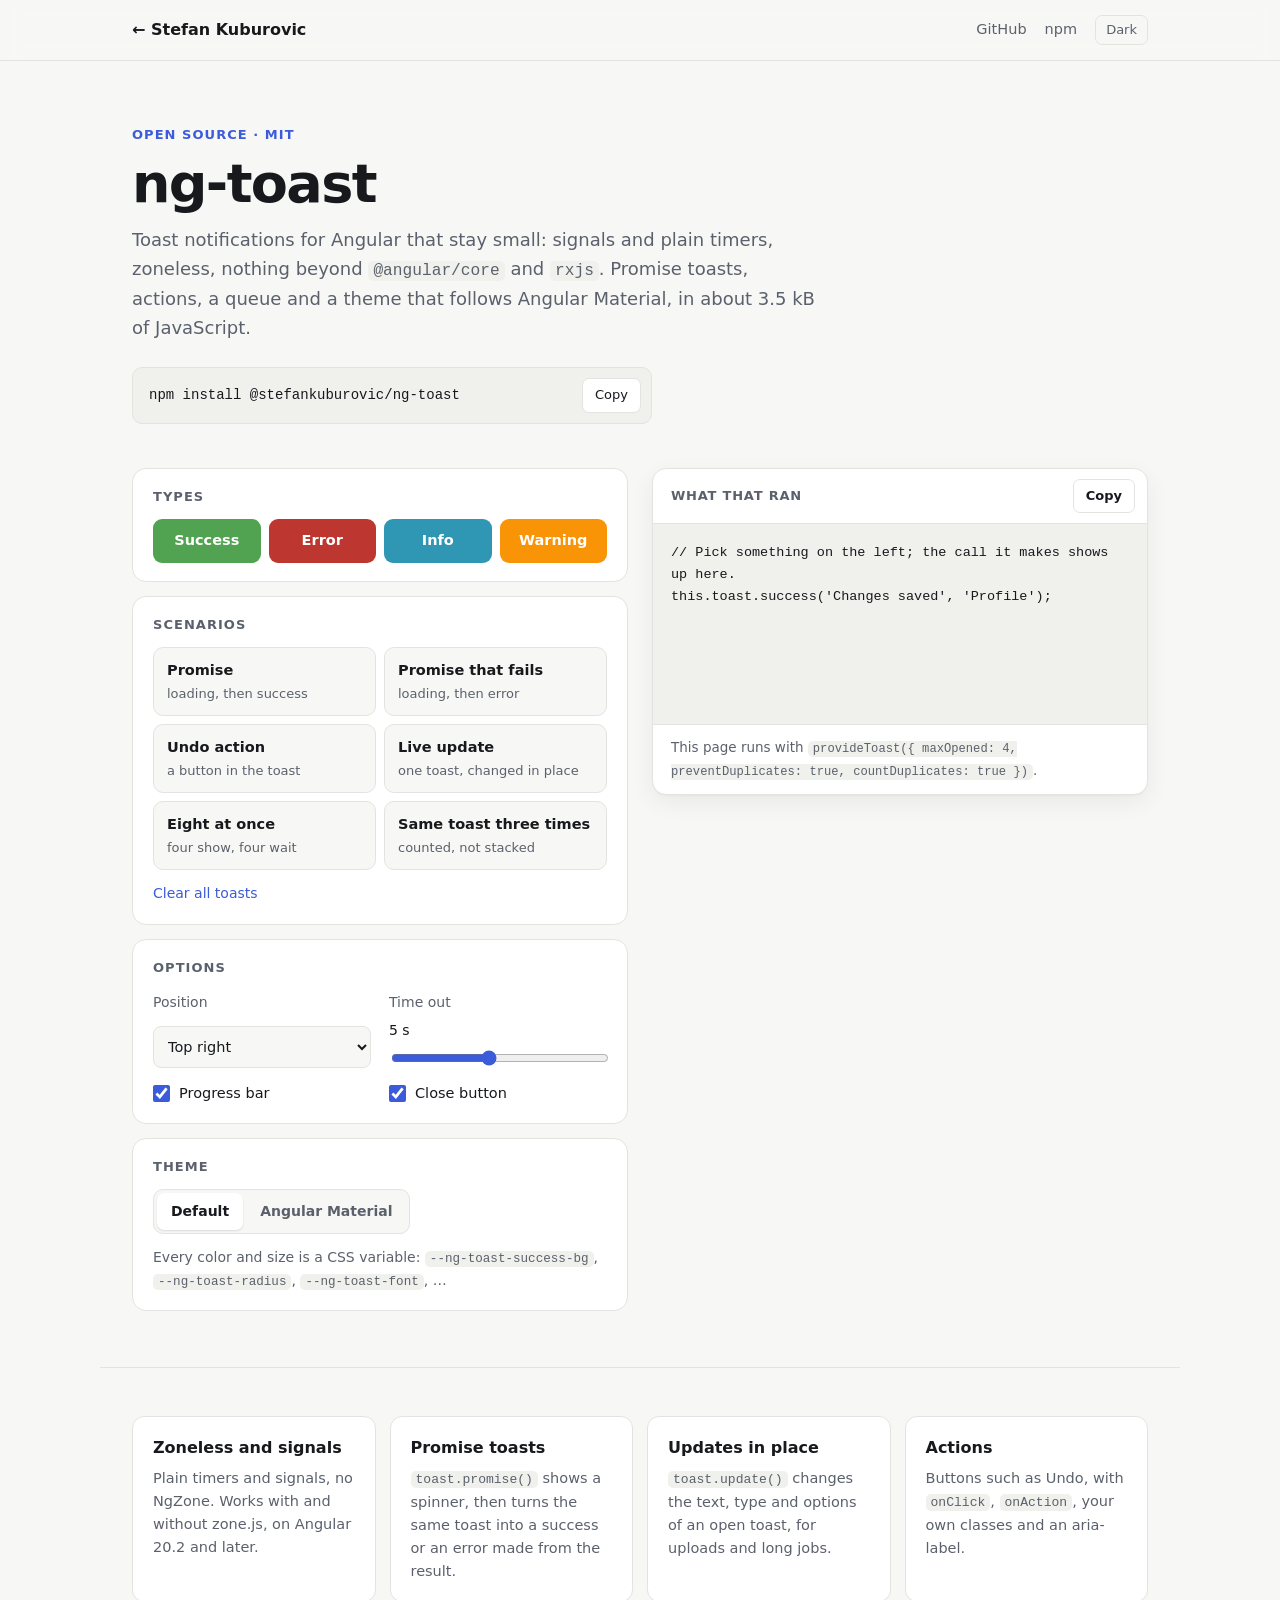
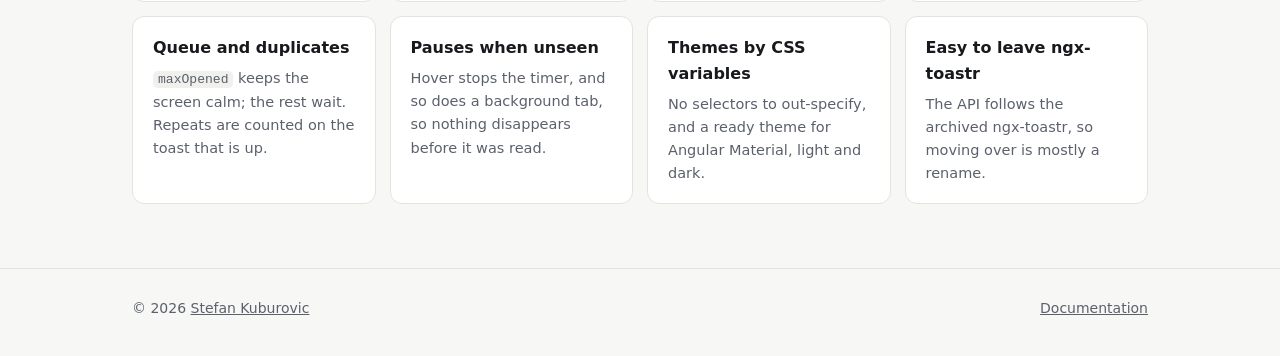
==== ng-toast/index.html @ ded48bee "Portfolio: projects on top, ng-toast live demo; the modernization offer below - Hero introduces me; " ====
<!doctype html>
<html lang="en" data-beasties-container>
<head>
<meta charset="utf-8">
<meta name="viewport" content="width=device-width, initial-scale=1">
<title>ng-toast · Toast notifications for Angular</title>
<meta name="description" content="Live demo of ng-toast: small, zoneless toast notifications for Angular with promise toasts, actions, a queue, a progress bar and an Angular Material theme.">
<base href="/ng-toast/">
<link rel="icon" href="data:image/svg+xml,%3Csvg xmlns='http://www.w3.org/2000/svg' viewBox='0 0 32 32'%3E%3Crect width='32' height='32' rx='8' fill='%233b5bdb'/%3E%3Crect x='7' y='9' width='18' height='6' rx='2' fill='white'/%3E%3Crect x='7' y='18' width='18' height='6' rx='2' fill='white' opacity='.6'/%3E%3C/svg%3E">
<!-- Switched on by the Material theme button; toast.css itself is bundled. -->
<link id="material-theme" rel="stylesheet" href="toast-material.css" disabled data-beasties-skip>
<script>
  // Before the first paint, so a stored theme does not flash.
  try {
    var theme = localStorage.getItem('theme');
    if (theme === 'light' || theme === 'dark') document.documentElement.setAttribute('data-theme', theme);
  } catch (e) {}
</script>
<style>:root{--bg:#f7f7f5;--surface:#ffffff;--text:#17191d;--muted:#5b616c;--border:#e3e3df;--code-bg:#f0f0ec;--accent:#3b5bdb;--accent-strong:#2f4bc0;--accent-soft:#e8edff;--on-accent:#ffffff;--shadow:0 1px 2px rgba(20, 22, 26, .04), 0 8px 24px rgba(20, 22, 26, .06);color-scheme:light}:root{--mat-sys-primary:light-dark(#6750a4, #d0bcff);--mat-sys-inverse-surface:light-dark(#322f35, #e6e0e9);--mat-sys-inverse-on-surface:light-dark(#f5eff7, #322f35);--mat-sys-inverse-primary:light-dark(#d0bcff, #6750a4);--mat-sys-error:light-dark(#b3261e, #f2b8b5);--mat-sys-error-container:light-dark(#f9dedc, #8c1d18);--mat-sys-on-error-container:light-dark(#410e0b, #f9dedc);--mat-sys-corner-extra-small:4px;--mat-sys-body-medium:400 .875rem / 1.25rem Roboto, system-ui, sans-serif;--mat-sys-title-small:500 .875rem / 1.25rem Roboto, system-ui, sans-serif;--mat-sys-label-large:500 .875rem / 1.25rem Roboto, system-ui, sans-serif}*{box-sizing:border-box}body{margin:0;background:var(--bg);color:var(--text);font:16px/1.6 ui-sans-serif,system-ui,-apple-system,Segoe UI,Roboto,Helvetica Neue,Arial,sans-serif;-webkit-font-smoothing:antialiased}</style><link rel="stylesheet" href="styles-Q3NAHHRH.css" media="print" data-beasties-media="all"><noscript><link rel="stylesheet" href="styles-Q3NAHHRH.css"></noscript></head>
<body>
<demo-root></demo-root>
<script src="main-SAC55H5M.js" type="module"></script><script>document.querySelectorAll('link[data-beasties-media]').forEach(function(l){l.media=l.getAttribute('data-beasties-media');l.removeAttribute('data-beasties-media')})</script></body>
</html>
---- ng-toast/toast-material.css ----
/*
 * @stefankuburovic/ng-toast, MIT.
 *
 * A theme that follows Angular Material 3: load it after toast.css. It only sets the
 * --ng-toast-* variables toast.css reads, from the --mat-sys-* system variables that
 * `@include mat.theme(…)` puts on the page, so the toasts take the app's colors, shape, type and
 * light or dark mode the way MatSnackBar does. Each variable falls back to the M3 baseline for a
 * page without a Material theme.
 *
 * Like the snack bar, toasts sit on the inverse surface, with the icon and actions in the inverse
 * primary color; an error sits on the error container, so it stands out.
 */
.overlay-container {
  --ng-toast-bg: var(--mat-sys-inverse-surface, #322F35);
  --ng-toast-color: var(--mat-sys-inverse-on-surface, #F5EFF7);
  --ng-toast-success-bg: var(--ng-toast-bg);
  --ng-toast-info-bg: var(--ng-toast-bg);
  --ng-toast-warning-bg: var(--ng-toast-bg);
  --ng-toast-loading-bg: var(--ng-toast-bg);
  --ng-toast-error-bg: var(--mat-sys-error-container, #F9DEDC);
  --ng-toast-error-color: var(--mat-sys-on-error-container, #410E0B);
  --ng-toast-icon-color: var(--mat-sys-inverse-primary, #D0BCFF);

  --ng-toast-radius: var(--mat-sys-corner-extra-small, 4px);
  --ng-toast-shadow: var(--mat-sys-level3, 0 1px 3px rgba(0, 0, 0, 0.3), 0 4px 8px 3px rgba(0, 0, 0, 0.15));
  --ng-toast-shadow-hover: var(--mat-sys-level4, 0 2px 3px rgba(0, 0, 0, 0.3), 0 6px 10px 4px rgba(0, 0, 0, 0.15));
  --ng-toast-font: var(--mat-sys-body-medium, 400 0.875rem / 1.25rem Roboto, sans-serif);
  --ng-toast-title-font: var(--mat-sys-title-small, 500 0.875rem / 1.25rem Roboto, sans-serif);
  --ng-toast-title-weight: 500;
  --ng-toast-width: 344px;
  --ng-toast-padding: 14px 16px 14px 52px;
  --ng-toast-gap: 8px;

  /* the text color of the toast it is on, which differs for an error */
  --ng-toast-close-color: currentColor;
  --ng-toast-close-hover-color: currentColor;
  --ng-toast-close-shadow: none;
  --ng-toast-link-color: var(--mat-sys-inverse-primary, #D0BCFF);
  --ng-toast-link-hover-color: var(--ng-toast-link-color);

  /* text buttons, like the snack bar's action */
  --ng-toast-action-border: 0;
  --ng-toast-action-radius: var(--mat-sys-corner-full, 9999px);
  --ng-toast-action-padding: 6px 12px;
  --ng-toast-action-color: var(--mat-sys-inverse-primary, #D0BCFF);
  --ng-toast-action-font: var(--mat-sys-label-large, 500 0.875rem / 1.25rem Roboto, sans-serif);
  --ng-toast-action-weight: 500;
  --ng-toast-action-hover-bg: color-mix(in srgb, currentColor 8%, transparent);
  --ng-toast-action-primary-bg: var(--mat-sys-inverse-primary, #D0BCFF);
  --ng-toast-action-primary-color: var(--mat-sys-primary, #6750A4);
  --ng-toast-action-primary-hover-bg: color-mix(in srgb, var(--ng-toast-action-primary-bg) 92%, var(--ng-toast-action-primary-color));

  --ng-toast-progress-color: var(--mat-sys-inverse-primary, #D0BCFF);
  --ng-toast-progress-opacity: 1;
  --ng-toast-progress-height: 3px;
}

/* on the error container, the icon, actions and bar take its own color */
.overlay-container .toast-error {
  --ng-toast-icon-color: var(--mat-sys-error, #B3261E);
  --ng-toast-action-color: var(--mat-sys-error, #B3261E);
  --ng-toast-progress-color: var(--mat-sys-error, #B3261E);
  --ng-toast-link-color: var(--mat-sys-error, #B3261E);
}
---- ng-toast/styles-Q3NAHHRH.css ----
.toast-center-center{top:50%;left:50%;transform:translate(-50%,-50%)}.toast-top-center{top:0;right:0;width:100%}.toast-bottom-center{bottom:0;right:0;width:100%}.toast-top-full-width{top:0;right:0;width:100%}.toast-bottom-full-width{bottom:0;right:0;width:100%}.toast-top-left{top:var(--ng-toast-offset, 12px);left:var(--ng-toast-offset, 12px)}.toast-top-right{top:var(--ng-toast-offset, 12px);right:var(--ng-toast-offset, 12px)}.toast-bottom-right{right:var(--ng-toast-offset, 12px);bottom:var(--ng-toast-offset, 12px)}.toast-bottom-left{bottom:var(--ng-toast-offset, 12px);left:var(--ng-toast-offset, 12px)}.toast-title{font:var(--ng-toast-title-font, inherit);font-weight:var(--ng-toast-title-weight, bold)}.toast-message{word-wrap:break-word}.toast-message a,.toast-message label{color:var(--ng-toast-link-color, #FFFFFF)}.toast-message a:hover{color:var(--ng-toast-link-hover-color, #CCCCCC);text-decoration:none}.toast-close-button{position:relative;right:-.3em;top:-.3em;float:right;font-size:20px;font-weight:700;color:var(--ng-toast-close-color, #FFFFFF);text-shadow:var(--ng-toast-close-shadow, 0 1px 0 #ffffff)}.toast-close-button:hover,.toast-close-button:focus{color:var(--ng-toast-close-hover-color, #000000);text-decoration:none;cursor:pointer;opacity:.4}button.toast-close-button{padding:0;cursor:pointer;background:transparent;border:0}.toast-container{pointer-events:none;position:fixed;z-index:var(--ng-toast-z-index, 999999)}.toast-container *{box-sizing:border-box}.toast-container .ng-toast{position:relative;overflow:hidden;margin:0 0 var(--ng-toast-gap, 6px);padding:var(--ng-toast-padding, 15px 15px 15px 50px);width:var(--ng-toast-width, 300px);border-radius:var(--ng-toast-radius, 3px);box-shadow:var(--ng-toast-shadow, 0 0 12px #999999);font:var(--ng-toast-font, inherit)}.toast-container .ng-toast:hover{box-shadow:var(--ng-toast-shadow-hover, 0 0 12px #000000);opacity:1;cursor:pointer}.toast-container .toast-success:before,.toast-container .toast-error:before,.toast-container .toast-info:before,.toast-container .toast-warning:before{content:"";position:absolute;top:50%;left:15px;width:24px;height:24px;margin-top:-12px;background-color:var(--ng-toast-icon-color, currentColor);-webkit-mask:var(--ng-toast-icon) center / contain no-repeat;mask:var(--ng-toast-icon) center / contain no-repeat}.toast-info{--ng-toast-icon: url([data-uri])}.toast-error{--ng-toast-icon: url([data-uri])}.toast-success{--ng-toast-icon: url([data-uri])}.toast-warning{--ng-toast-icon: url([data-uri])}.toast-container.toast-top-center .ng-toast,.toast-container.toast-bottom-center .ng-toast{width:var(--ng-toast-width, 300px);margin-left:auto;margin-right:auto}.toast-container.toast-top-full-width .ng-toast,.toast-container.toast-bottom-full-width .ng-toast{width:96%;margin-left:auto;margin-right:auto}.ng-toast{background-color:var(--ng-toast-bg, #030303);color:var(--ng-toast-color, #FFFFFF);pointer-events:auto}.toast-success{background-color:var(--ng-toast-success-bg, #51A351);color:var(--ng-toast-success-color, var(--ng-toast-color, #FFFFFF))}.toast-error{background-color:var(--ng-toast-error-bg, #BD362F);color:var(--ng-toast-error-color, var(--ng-toast-color, #FFFFFF))}.toast-info{background-color:var(--ng-toast-info-bg, #2F96B4);color:var(--ng-toast-info-color, var(--ng-toast-color, #FFFFFF))}.toast-warning{background-color:var(--ng-toast-warning-bg, #F89406);color:var(--ng-toast-warning-color, var(--ng-toast-color, #FFFFFF))}.toast-loading{background-color:var(--ng-toast-loading-bg, #2F96B4);color:var(--ng-toast-loading-color, var(--ng-toast-color, #FFFFFF))}.toast-container .toast-loading:before{content:"";position:absolute;top:50%;left:17px;width:20px;height:20px;margin-top:-10px;border:3px solid transparent;border-top-color:var(--ng-toast-icon-color, currentColor);border-radius:50%;animation:ng-toast-spin .8s linear infinite}.toast-container .toast-loading:after{content:"";position:absolute;top:50%;left:17px;width:20px;height:20px;margin-top:-10px;border:3px solid var(--ng-toast-icon-color, currentColor);border-radius:50%;opacity:.35}@keyframes ng-toast-spin{to{transform:rotate(360deg)}}.toast-actions{display:flex;justify-content:flex-end;gap:8px;margin-top:8px}.toast-action{padding:var(--ng-toast-action-padding, 4px 10px);border:var(--ng-toast-action-border, 1px solid rgba(255, 255, 255, .6));border-radius:var(--ng-toast-action-radius, 3px);background:var(--ng-toast-action-bg, transparent);color:var(--ng-toast-action-color, inherit);font:var(--ng-toast-action-font, inherit);font-weight:var(--ng-toast-action-weight, bold);cursor:pointer}.toast-action:hover,.toast-action:focus-visible{background:var(--ng-toast-action-hover-bg, rgba(255, 255, 255, .2))}.toast-action.toast-action-primary{border-color:transparent;background:var(--ng-toast-action-primary-bg, rgba(255, 255, 255, .9));color:var(--ng-toast-action-primary-color, #222222)}.toast-action.toast-action-primary:hover,.toast-action.toast-action-primary:focus-visible{background:var(--ng-toast-action-primary-hover-bg, #FFFFFF)}.toast-progress{position:absolute;left:0;bottom:0;width:100%;height:var(--ng-toast-progress-height, 4px);background-color:var(--ng-toast-progress-color, #000000);opacity:var(--ng-toast-progress-opacity, .4);transform-origin:left;animation:ng-toast-progress linear forwards}.toast-progress-increasing{animation-direction:reverse}.toast-paused .toast-progress{animation-play-state:paused}@keyframes ng-toast-progress{0%{transform:scaleX(1)}to{transform:scaleX(0)}}.toast-container .toast-in{animation:ng-toast-fade var(--toast-ease-time, .3s) ease-in}.toast-container .toast-out{animation:ng-toast-fade var(--toast-ease-time, .3s) ease-in reverse forwards}@keyframes ng-toast-fade{0%{opacity:0}to{opacity:1}}:root{--bg: #f7f7f5;--surface: #ffffff;--text: #17191d;--muted: #5b616c;--border: #e3e3df;--code-bg: #f0f0ec;--accent: #3b5bdb;--accent-strong: #2f4bc0;--accent-soft: #e8edff;--on-accent: #ffffff;--shadow: 0 1px 2px rgba(20, 22, 26, .04), 0 8px 24px rgba(20, 22, 26, .06);color-scheme:light}:root[data-theme=dark]{--bg: #111215;--surface: #1a1c20;--text: #ececec;--muted: #9aa0aa;--border: #2b2e34;--code-bg: #23262c;--accent: #8ea6ff;--accent-strong: #a9bbff;--accent-soft: #1e2540;--on-accent: #0f1430;--shadow: none;color-scheme:dark}:root{--mat-sys-primary: light-dark(#6750a4, #d0bcff);--mat-sys-inverse-surface: light-dark(#322f35, #e6e0e9);--mat-sys-inverse-on-surface: light-dark(#f5eff7, #322f35);--mat-sys-inverse-primary: light-dark(#d0bcff, #6750a4);--mat-sys-error: light-dark(#b3261e, #f2b8b5);--mat-sys-error-container: light-dark(#f9dedc, #8c1d18);--mat-sys-on-error-container: light-dark(#410e0b, #f9dedc);--mat-sys-corner-extra-small: 4px;--mat-sys-body-medium: 400 .875rem / 1.25rem Roboto, system-ui, sans-serif;--mat-sys-title-small: 500 .875rem / 1.25rem Roboto, system-ui, sans-serif;--mat-sys-label-large: 500 .875rem / 1.25rem Roboto, system-ui, sans-serif}*{box-sizing:border-box}body{margin:0;background:var(--bg);color:var(--text);font:16px/1.6 ui-sans-serif,system-ui,-apple-system,Segoe UI,Roboto,Helvetica Neue,Arial,sans-serif;-webkit-font-smoothing:antialiased}a{color:inherit}code,pre{font-family:ui-monospace,SFMono-Regular,Menlo,Consolas,monospace}p code,li code{font-size:.9em;padding:1px 5px;border-radius:5px;background:var(--code-bg)}.wrap{max-width:1080px;margin:0 auto;padding:0 16px}@media(min-width:720px){.wrap{padding:0 32px}}.nav{position:sticky;top:0;z-index:10;background:color-mix(in srgb,var(--bg) 88%,transparent);backdrop-filter:blur(10px);-webkit-backdrop-filter:blur(10px);border-bottom:1px solid var(--border)}.nav .wrap{display:flex;align-items:center;justify-content:space-between;height:60px;gap:16px}.back{font-weight:700;text-decoration:none;white-space:nowrap}.nav-links{display:flex;align-items:center;gap:18px;font-size:14.5px}.nav-links a{text-decoration:none;color:var(--muted)}.nav-links a:hover{color:var(--text)}.theme-toggle{border:1px solid var(--border);background:transparent;color:var(--muted);border-radius:7px;padding:4px 10px;font:inherit;font-size:13px;cursor:pointer}.hero{padding:56px 16px 40px}@media(min-width:720px){.hero{padding:64px 32px 44px}}.eyebrow{margin:0 0 10px;color:var(--accent);font-size:13px;font-weight:650;letter-spacing:.08em;text-transform:uppercase}h1{margin:0 0 14px;font-size:clamp(36px,6vw,54px);line-height:1.05;letter-spacing:-.03em}.lead{margin:0 0 24px;font-size:18px;color:var(--muted);max-width:38em}.command{display:flex;align-items:center;gap:10px;max-width:520px;background:var(--code-bg);border:1px solid var(--border);border-radius:10px;padding:10px 10px 10px 16px}.command pre{margin:0;overflow-x:auto;flex:1;font-size:14px}.copy{flex:none;border:1px solid var(--border);background:var(--surface);color:var(--text);border-radius:7px;padding:6px 12px;font:inherit;font-size:13px;cursor:pointer}.copy:hover{border-color:var(--accent)}.playground{display:grid;grid-template-columns:minmax(0,1fr) minmax(0,1fr);gap:24px;align-items:start;padding-bottom:56px}@media(max-width:900px){.playground{grid-template-columns:minmax(0,1fr)}}.controls{display:grid;gap:14px}.group{background:var(--surface);border:1px solid var(--border);border-radius:14px;padding:18px 20px}.group h2{margin:0 0 12px;font-size:13px;font-weight:650;letter-spacing:.08em;text-transform:uppercase;color:var(--muted)}.buttons{display:grid;grid-template-columns:repeat(4,1fr);gap:8px}@media(max-width:480px){.buttons{grid-template-columns:repeat(2,1fr)}}.fire{border:0;border-radius:9px;padding:10px 8px;color:#fff;font:inherit;font-weight:600;font-size:14.5px;text-transform:capitalize;cursor:pointer;transition:filter .15s}.fire:hover{filter:brightness(1.08)}.fire[data-kind=success]{background:#51a351}.fire[data-kind=error]{background:#bd362f}.fire[data-kind=info]{background:#2f96b4}.fire[data-kind=warning]{background:#f89406}.scenarios{display:grid;grid-template-columns:repeat(2,minmax(0,1fr));gap:8px}@media(max-width:480px){.scenarios{grid-template-columns:minmax(0,1fr)}}.scenarios button{display:flex;flex-direction:column;align-items:flex-start;gap:1px;text-align:left;padding:11px 13px;border:1px solid var(--border);border-radius:10px;background:var(--bg);color:var(--text);font:inherit;cursor:pointer;transition:border-color .15s}.scenarios button:hover{border-color:var(--accent)}.scenarios strong{font-size:14.5px}.scenarios span{font-size:13px;color:var(--muted)}.link{margin-top:12px;padding:0;border:0;background:none;color:var(--accent);font:inherit;font-size:14px;cursor:pointer}.link:hover{text-decoration:underline}.options{display:grid;grid-template-columns:repeat(2,minmax(0,1fr));gap:14px 18px}@media(max-width:480px){.options{grid-template-columns:minmax(0,1fr)}}.options label{display:grid;gap:6px;font-size:14px;color:var(--muted)}.options output{float:right;color:var(--text);font-variant-numeric:tabular-nums}.options select{width:100%;padding:7px 10px;border:1px solid var(--border);border-radius:8px;background:var(--bg);color:var(--text);font:inherit;font-size:14.5px}.options input[type=range]{width:100%;accent-color:var(--accent)}.options .check{display:flex;align-items:center;gap:9px;color:var(--text);font-size:14.5px;cursor:pointer}.options .check input{width:17px;height:17px;margin:0;accent-color:var(--accent)}.segmented{display:inline-flex;padding:3px;gap:3px;border:1px solid var(--border);border-radius:10px;background:var(--bg)}.segmented button{padding:7px 14px;border:0;border-radius:7px;background:transparent;color:var(--muted);font:inherit;font-size:14px;font-weight:600;cursor:pointer}.segmented button[aria-checked=true]{background:var(--surface);color:var(--text);box-shadow:0 1px 2px #0000001f}.hint{margin:12px 0 0;font-size:14px;color:var(--muted)}.code-panel{position:sticky;top:84px;background:var(--surface);border:1px solid var(--border);border-radius:14px;overflow:hidden;box-shadow:var(--shadow)}@media(max-width:900px){.code-panel{position:static}}.code-head{display:flex;justify-content:space-between;align-items:center;padding:10px 12px 10px 18px;border-bottom:1px solid var(--border);font-size:13px;font-weight:650;letter-spacing:.06em;text-transform:uppercase;color:var(--muted)}.code-panel pre{margin:0;padding:18px;min-height:200px;white-space:pre-wrap;overflow-wrap:anywhere;font-size:13.5px;line-height:1.6;background:var(--code-bg)}.config{margin:0;padding:12px 18px;border-top:1px solid var(--border);font-size:13.5px;color:var(--muted)}.config code{overflow-wrap:anywhere}.features{display:grid;grid-template-columns:repeat(auto-fill,minmax(230px,1fr));gap:14px;padding-top:48px;padding-bottom:64px;border-top:1px solid var(--border)}.features article{padding:18px 20px;background:var(--surface);border:1px solid var(--border);border-radius:12px}.features h3{margin:0 0 6px;font-size:16px}.features p{margin:0;color:var(--muted);font-size:14.5px}footer{padding:28px 0 40px;border-top:1px solid var(--border);color:var(--muted);font-size:14px}footer .wrap{display:flex;justify-content:space-between;flex-wrap:wrap;gap:12px}
---- ng-toast/styles-Q3NAHHRH.css ----
.toast-center-center{top:50%;left:50%;transform:translate(-50%,-50%)}.toast-top-center{top:0;right:0;width:100%}.toast-bottom-center{bottom:0;right:0;width:100%}.toast-top-full-width{top:0;right:0;width:100%}.toast-bottom-full-width{bottom:0;right:0;width:100%}.toast-top-left{top:var(--ng-toast-offset, 12px);left:var(--ng-toast-offset, 12px)}.toast-top-right{top:var(--ng-toast-offset, 12px);right:var(--ng-toast-offset, 12px)}.toast-bottom-right{right:var(--ng-toast-offset, 12px);bottom:var(--ng-toast-offset, 12px)}.toast-bottom-left{bottom:var(--ng-toast-offset, 12px);left:var(--ng-toast-offset, 12px)}.toast-title{font:var(--ng-toast-title-font, inherit);font-weight:var(--ng-toast-title-weight, bold)}.toast-message{word-wrap:break-word}.toast-message a,.toast-message label{color:var(--ng-toast-link-color, #FFFFFF)}.toast-message a:hover{color:var(--ng-toast-link-hover-color, #CCCCCC);text-decoration:none}.toast-close-button{position:relative;right:-.3em;top:-.3em;float:right;font-size:20px;font-weight:700;color:var(--ng-toast-close-color, #FFFFFF);text-shadow:var(--ng-toast-close-shadow, 0 1px 0 #ffffff)}.toast-close-button:hover,.toast-close-button:focus{color:var(--ng-toast-close-hover-color, #000000);text-decoration:none;cursor:pointer;opacity:.4}button.toast-close-button{padding:0;cursor:pointer;background:transparent;border:0}.toast-container{pointer-events:none;position:fixed;z-index:var(--ng-toast-z-index, 999999)}.toast-container *{box-sizing:border-box}.toast-container .ng-toast{position:relative;overflow:hidden;margin:0 0 var(--ng-toast-gap, 6px);padding:var(--ng-toast-padding, 15px 15px 15px 50px);width:var(--ng-toast-width, 300px);border-radius:var(--ng-toast-radius, 3px);box-shadow:var(--ng-toast-shadow, 0 0 12px #999999);font:var(--ng-toast-font, inherit)}.toast-container .ng-toast:hover{box-shadow:var(--ng-toast-shadow-hover, 0 0 12px #000000);opacity:1;cursor:pointer}.toast-container .toast-success:before,.toast-container .toast-error:before,.toast-container .toast-info:before,.toast-container .toast-warning:before{content:"";position:absolute;top:50%;left:15px;width:24px;height:24px;margin-top:-12px;background-color:var(--ng-toast-icon-color, currentColor);-webkit-mask:var(--ng-toast-icon) center / contain no-repeat;mask:var(--ng-toast-icon) center / contain no-repeat}.toast-info{--ng-toast-icon: url([data-uri])}.toast-error{--ng-toast-icon: url([data-uri])}.toast-success{--ng-toast-icon: url([data-uri])}.toast-warning{--ng-toast-icon: url([data-uri])}.toast-container.toast-top-center .ng-toast,.toast-container.toast-bottom-center .ng-toast{width:var(--ng-toast-width, 300px);margin-left:auto;margin-right:auto}.toast-container.toast-top-full-width .ng-toast,.toast-container.toast-bottom-full-width .ng-toast{width:96%;margin-left:auto;margin-right:auto}.ng-toast{background-color:var(--ng-toast-bg, #030303);color:var(--ng-toast-color, #FFFFFF);pointer-events:auto}.toast-success{background-color:var(--ng-toast-success-bg, #51A351);color:var(--ng-toast-success-color, var(--ng-toast-color, #FFFFFF))}.toast-error{background-color:var(--ng-toast-error-bg, #BD362F);color:var(--ng-toast-error-color, var(--ng-toast-color, #FFFFFF))}.toast-info{background-color:var(--ng-toast-info-bg, #2F96B4);color:var(--ng-toast-info-color, var(--ng-toast-color, #FFFFFF))}.toast-warning{background-color:var(--ng-toast-warning-bg, #F89406);color:var(--ng-toast-warning-color, var(--ng-toast-color, #FFFFFF))}.toast-loading{background-color:var(--ng-toast-loading-bg, #2F96B4);color:var(--ng-toast-loading-color, var(--ng-toast-color, #FFFFFF))}.toast-container .toast-loading:before{content:"";position:absolute;top:50%;left:17px;width:20px;height:20px;margin-top:-10px;border:3px solid transparent;border-top-color:var(--ng-toast-icon-color, currentColor);border-radius:50%;animation:ng-toast-spin .8s linear infinite}.toast-container .toast-loading:after{content:"";position:absolute;top:50%;left:17px;width:20px;height:20px;margin-top:-10px;border:3px solid var(--ng-toast-icon-color, currentColor);border-radius:50%;opacity:.35}@keyframes ng-toast-spin{to{transform:rotate(360deg)}}.toast-actions{display:flex;justify-content:flex-end;gap:8px;margin-top:8px}.toast-action{padding:var(--ng-toast-action-padding, 4px 10px);border:var(--ng-toast-action-border, 1px solid rgba(255, 255, 255, .6));border-radius:var(--ng-toast-action-radius, 3px);background:var(--ng-toast-action-bg, transparent);color:var(--ng-toast-action-color, inherit);font:var(--ng-toast-action-font, inherit);font-weight:var(--ng-toast-action-weight, bold);cursor:pointer}.toast-action:hover,.toast-action:focus-visible{background:var(--ng-toast-action-hover-bg, rgba(255, 255, 255, .2))}.toast-action.toast-action-primary{border-color:transparent;background:var(--ng-toast-action-primary-bg, rgba(255, 255, 255, .9));color:var(--ng-toast-action-primary-color, #222222)}.toast-action.toast-action-primary:hover,.toast-action.toast-action-primary:focus-visible{background:var(--ng-toast-action-primary-hover-bg, #FFFFFF)}.toast-progress{position:absolute;left:0;bottom:0;width:100%;height:var(--ng-toast-progress-height, 4px);background-color:var(--ng-toast-progress-color, #000000);opacity:var(--ng-toast-progress-opacity, .4);transform-origin:left;animation:ng-toast-progress linear forwards}.toast-progress-increasing{animation-direction:reverse}.toast-paused .toast-progress{animation-play-state:paused}@keyframes ng-toast-progress{0%{transform:scaleX(1)}to{transform:scaleX(0)}}.toast-container .toast-in{animation:ng-toast-fade var(--toast-ease-time, .3s) ease-in}.toast-container .toast-out{animation:ng-toast-fade var(--toast-ease-time, .3s) ease-in reverse forwards}@keyframes ng-toast-fade{0%{opacity:0}to{opacity:1}}:root{--bg: #f7f7f5;--surface: #ffffff;--text: #17191d;--muted: #5b616c;--border: #e3e3df;--code-bg: #f0f0ec;--accent: #3b5bdb;--accent-strong: #2f4bc0;--accent-soft: #e8edff;--on-accent: #ffffff;--shadow: 0 1px 2px rgba(20, 22, 26, .04), 0 8px 24px rgba(20, 22, 26, .06);color-scheme:light}:root[data-theme=dark]{--bg: #111215;--surface: #1a1c20;--text: #ececec;--muted: #9aa0aa;--border: #2b2e34;--code-bg: #23262c;--accent: #8ea6ff;--accent-strong: #a9bbff;--accent-soft: #1e2540;--on-accent: #0f1430;--shadow: none;color-scheme:dark}:root{--mat-sys-primary: light-dark(#6750a4, #d0bcff);--mat-sys-inverse-surface: light-dark(#322f35, #e6e0e9);--mat-sys-inverse-on-surface: light-dark(#f5eff7, #322f35);--mat-sys-inverse-primary: light-dark(#d0bcff, #6750a4);--mat-sys-error: light-dark(#b3261e, #f2b8b5);--mat-sys-error-container: light-dark(#f9dedc, #8c1d18);--mat-sys-on-error-container: light-dark(#410e0b, #f9dedc);--mat-sys-corner-extra-small: 4px;--mat-sys-body-medium: 400 .875rem / 1.25rem Roboto, system-ui, sans-serif;--mat-sys-title-small: 500 .875rem / 1.25rem Roboto, system-ui, sans-serif;--mat-sys-label-large: 500 .875rem / 1.25rem Roboto, system-ui, sans-serif}*{box-sizing:border-box}body{margin:0;background:var(--bg);color:var(--text);font:16px/1.6 ui-sans-serif,system-ui,-apple-system,Segoe UI,Roboto,Helvetica Neue,Arial,sans-serif;-webkit-font-smoothing:antialiased}a{color:inherit}code,pre{font-family:ui-monospace,SFMono-Regular,Menlo,Consolas,monospace}p code,li code{font-size:.9em;padding:1px 5px;border-radius:5px;background:var(--code-bg)}.wrap{max-width:1080px;margin:0 auto;padding:0 16px}@media(min-width:720px){.wrap{padding:0 32px}}.nav{position:sticky;top:0;z-index:10;background:color-mix(in srgb,var(--bg) 88%,transparent);backdrop-filter:blur(10px);-webkit-backdrop-filter:blur(10px);border-bottom:1px solid var(--border)}.nav .wrap{display:flex;align-items:center;justify-content:space-between;height:60px;gap:16px}.back{font-weight:700;text-decoration:none;white-space:nowrap}.nav-links{display:flex;align-items:center;gap:18px;font-size:14.5px}.nav-links a{text-decoration:none;color:var(--muted)}.nav-links a:hover{color:var(--text)}.theme-toggle{border:1px solid var(--border);background:transparent;color:var(--muted);border-radius:7px;padding:4px 10px;font:inherit;font-size:13px;cursor:pointer}.hero{padding:56px 16px 40px}@media(min-width:720px){.hero{padding:64px 32px 44px}}.eyebrow{margin:0 0 10px;color:var(--accent);font-size:13px;font-weight:650;letter-spacing:.08em;text-transform:uppercase}h1{margin:0 0 14px;font-size:clamp(36px,6vw,54px);line-height:1.05;letter-spacing:-.03em}.lead{margin:0 0 24px;font-size:18px;color:var(--muted);max-width:38em}.command{display:flex;align-items:center;gap:10px;max-width:520px;background:var(--code-bg);border:1px solid var(--border);border-radius:10px;padding:10px 10px 10px 16px}.command pre{margin:0;overflow-x:auto;flex:1;font-size:14px}.copy{flex:none;border:1px solid var(--border);background:var(--surface);color:var(--text);border-radius:7px;padding:6px 12px;font:inherit;font-size:13px;cursor:pointer}.copy:hover{border-color:var(--accent)}.playground{display:grid;grid-template-columns:minmax(0,1fr) minmax(0,1fr);gap:24px;align-items:start;padding-bottom:56px}@media(max-width:900px){.playground{grid-template-columns:minmax(0,1fr)}}.controls{display:grid;gap:14px}.group{background:var(--surface);border:1px solid var(--border);border-radius:14px;padding:18px 20px}.group h2{margin:0 0 12px;font-size:13px;font-weight:650;letter-spacing:.08em;text-transform:uppercase;color:var(--muted)}.buttons{display:grid;grid-template-columns:repeat(4,1fr);gap:8px}@media(max-width:480px){.buttons{grid-template-columns:repeat(2,1fr)}}.fire{border:0;border-radius:9px;padding:10px 8px;color:#fff;font:inherit;font-weight:600;font-size:14.5px;text-transform:capitalize;cursor:pointer;transition:filter .15s}.fire:hover{filter:brightness(1.08)}.fire[data-kind=success]{background:#51a351}.fire[data-kind=error]{background:#bd362f}.fire[data-kind=info]{background:#2f96b4}.fire[data-kind=warning]{background:#f89406}.scenarios{display:grid;grid-template-columns:repeat(2,minmax(0,1fr));gap:8px}@media(max-width:480px){.scenarios{grid-template-columns:minmax(0,1fr)}}.scenarios button{display:flex;flex-direction:column;align-items:flex-start;gap:1px;text-align:left;padding:11px 13px;border:1px solid var(--border);border-radius:10px;background:var(--bg);color:var(--text);font:inherit;cursor:pointer;transition:border-color .15s}.scenarios button:hover{border-color:var(--accent)}.scenarios strong{font-size:14.5px}.scenarios span{font-size:13px;color:var(--muted)}.link{margin-top:12px;padding:0;border:0;background:none;color:var(--accent);font:inherit;font-size:14px;cursor:pointer}.link:hover{text-decoration:underline}.options{display:grid;grid-template-columns:repeat(2,minmax(0,1fr));gap:14px 18px}@media(max-width:480px){.options{grid-template-columns:minmax(0,1fr)}}.options label{display:grid;gap:6px;font-size:14px;color:var(--muted)}.options output{float:right;color:var(--text);font-variant-numeric:tabular-nums}.options select{width:100%;padding:7px 10px;border:1px solid var(--border);border-radius:8px;background:var(--bg);color:var(--text);font:inherit;font-size:14.5px}.options input[type=range]{width:100%;accent-color:var(--accent)}.options .check{display:flex;align-items:center;gap:9px;color:var(--text);font-size:14.5px;cursor:pointer}.options .check input{width:17px;height:17px;margin:0;accent-color:var(--accent)}.segmented{display:inline-flex;padding:3px;gap:3px;border:1px solid var(--border);border-radius:10px;background:var(--bg)}.segmented button{padding:7px 14px;border:0;border-radius:7px;background:transparent;color:var(--muted);font:inherit;font-size:14px;font-weight:600;cursor:pointer}.segmented button[aria-checked=true]{background:var(--surface);color:var(--text);box-shadow:0 1px 2px #0000001f}.hint{margin:12px 0 0;font-size:14px;color:var(--muted)}.code-panel{position:sticky;top:84px;background:var(--surface);border:1px solid var(--border);border-radius:14px;overflow:hidden;box-shadow:var(--shadow)}@media(max-width:900px){.code-panel{position:static}}.code-head{display:flex;justify-content:space-between;align-items:center;padding:10px 12px 10px 18px;border-bottom:1px solid var(--border);font-size:13px;font-weight:650;letter-spacing:.06em;text-transform:uppercase;color:var(--muted)}.code-panel pre{margin:0;padding:18px;min-height:200px;white-space:pre-wrap;overflow-wrap:anywhere;font-size:13.5px;line-height:1.6;background:var(--code-bg)}.config{margin:0;padding:12px 18px;border-top:1px solid var(--border);font-size:13.5px;color:var(--muted)}.config code{overflow-wrap:anywhere}.features{display:grid;grid-template-columns:repeat(auto-fill,minmax(230px,1fr));gap:14px;padding-top:48px;padding-bottom:64px;border-top:1px solid var(--border)}.features article{padding:18px 20px;background:var(--surface);border:1px solid var(--border);border-radius:12px}.features h3{margin:0 0 6px;font-size:16px}.features p{margin:0;color:var(--muted);font-size:14.5px}footer{padding:28px 0 40px;border-top:1px solid var(--border);color:var(--muted);font-size:14px}footer .wrap{display:flex;justify-content:space-between;flex-wrap:wrap;gap:12px}
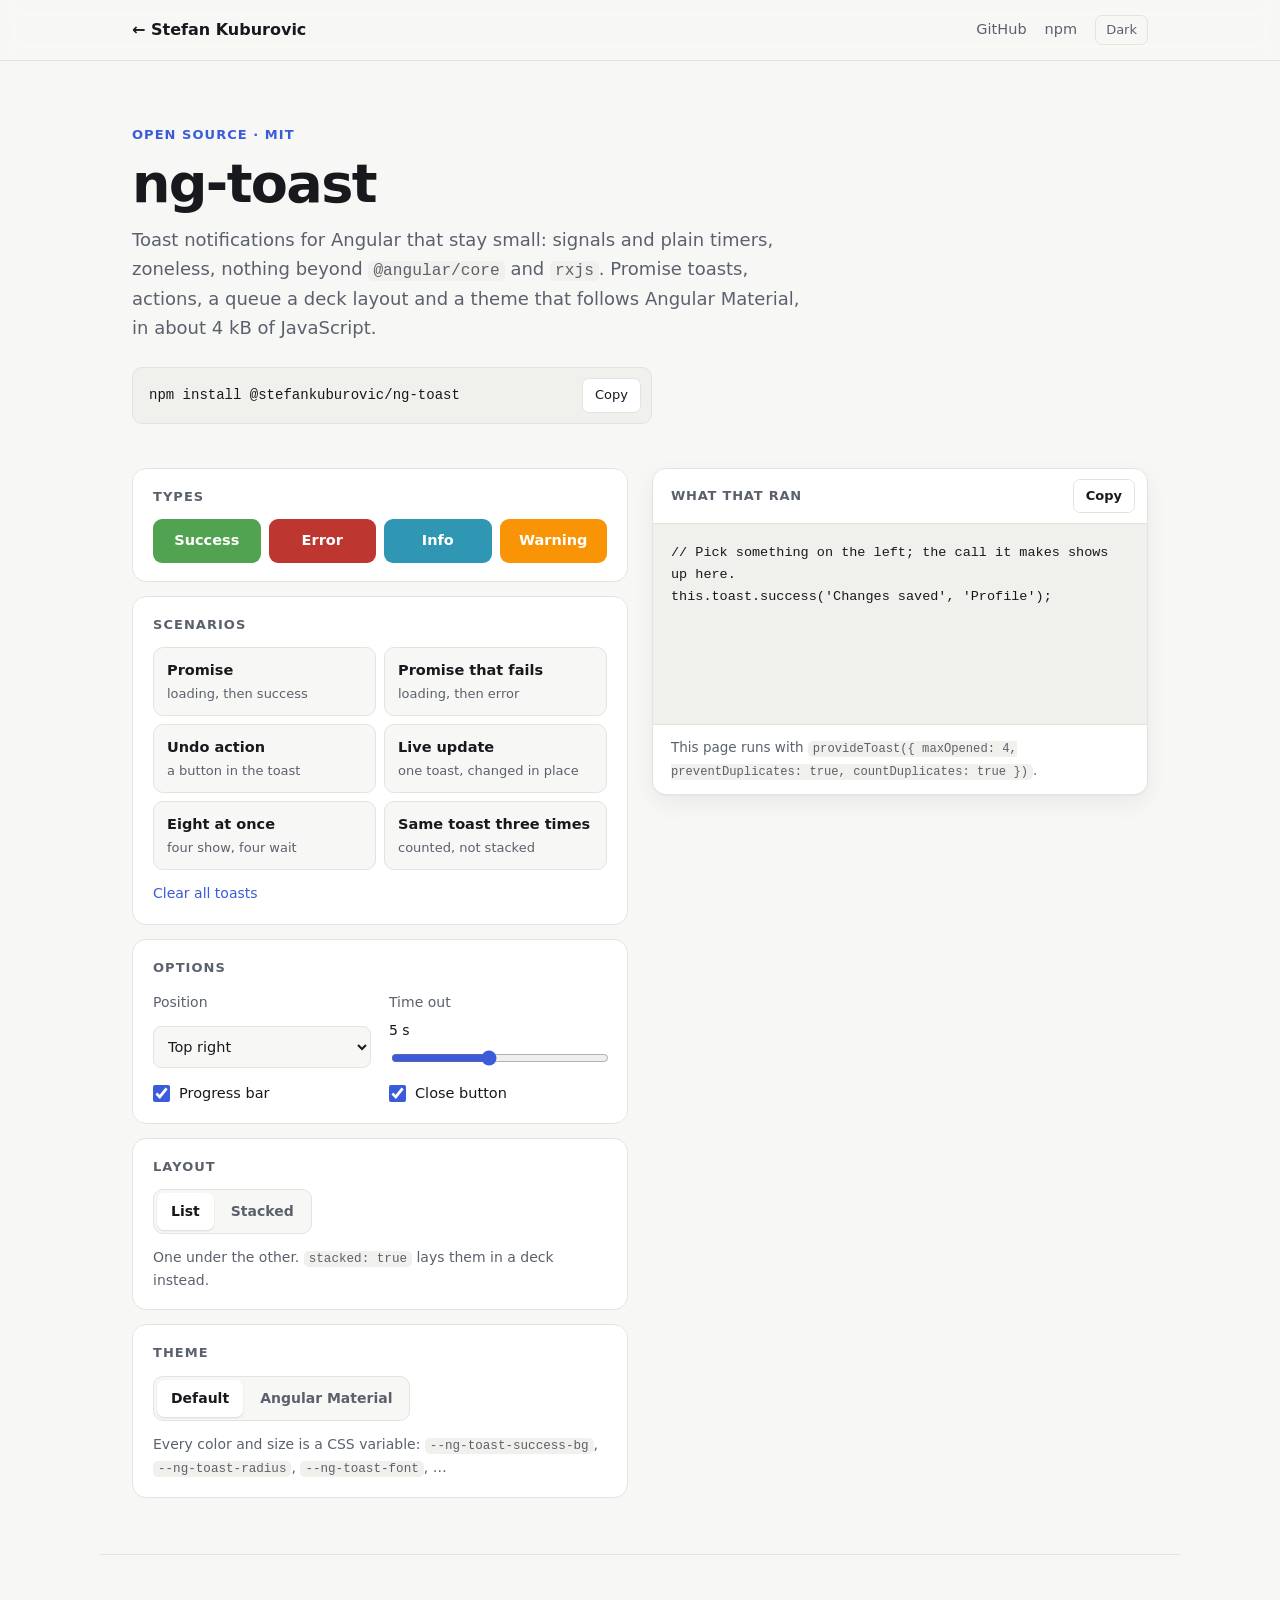
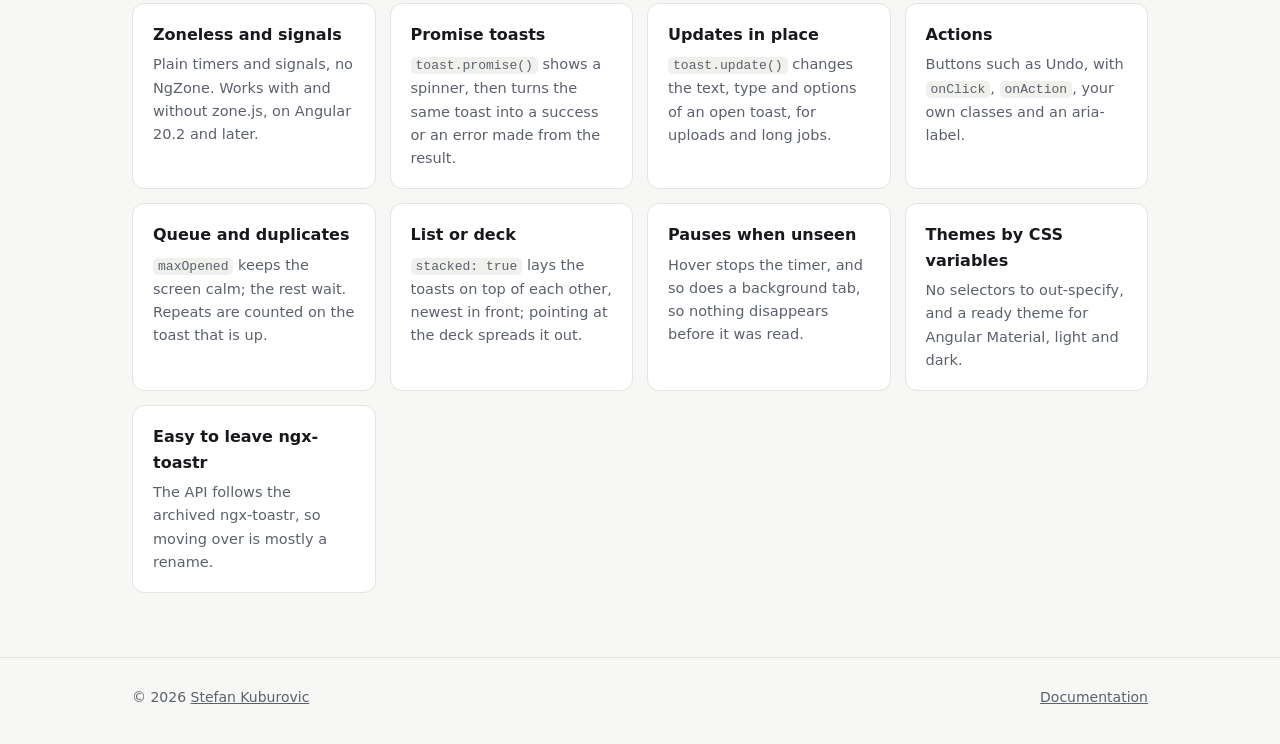
==== commit 239bdea7: "ng-toast 2.1.0: demo with the stacked layout, card updated The /ng-toast/ demo rebuilt from ng-toast" ====
--- a/ng-toast/index.html
+++ b/ng-toast/index.html
@@ -16,8 +16,8 @@
     if (theme === 'light' || theme === 'dark') document.documentElement.setAttribute('data-theme', theme);
   } catch (e) {}
 </script>
-<style>:root{--bg:#f7f7f5;--surface:#ffffff;--text:#17191d;--muted:#5b616c;--border:#e3e3df;--code-bg:#f0f0ec;--accent:#3b5bdb;--accent-strong:#2f4bc0;--accent-soft:#e8edff;--on-accent:#ffffff;--shadow:0 1px 2px rgba(20, 22, 26, .04), 0 8px 24px rgba(20, 22, 26, .06);color-scheme:light}:root{--mat-sys-primary:light-dark(#6750a4, #d0bcff);--mat-sys-inverse-surface:light-dark(#322f35, #e6e0e9);--mat-sys-inverse-on-surface:light-dark(#f5eff7, #322f35);--mat-sys-inverse-primary:light-dark(#d0bcff, #6750a4);--mat-sys-error:light-dark(#b3261e, #f2b8b5);--mat-sys-error-container:light-dark(#f9dedc, #8c1d18);--mat-sys-on-error-container:light-dark(#410e0b, #f9dedc);--mat-sys-corner-extra-small:4px;--mat-sys-body-medium:400 .875rem / 1.25rem Roboto, system-ui, sans-serif;--mat-sys-title-small:500 .875rem / 1.25rem Roboto, system-ui, sans-serif;--mat-sys-label-large:500 .875rem / 1.25rem Roboto, system-ui, sans-serif}*{box-sizing:border-box}body{margin:0;background:var(--bg);color:var(--text);font:16px/1.6 ui-sans-serif,system-ui,-apple-system,Segoe UI,Roboto,Helvetica Neue,Arial,sans-serif;-webkit-font-smoothing:antialiased}</style><link rel="stylesheet" href="styles-Q3NAHHRH.css" media="print" data-beasties-media="all"><noscript><link rel="stylesheet" href="styles-Q3NAHHRH.css"></noscript></head>
+<style>:root{--bg:#f7f7f5;--surface:#ffffff;--text:#17191d;--muted:#5b616c;--border:#e3e3df;--code-bg:#f0f0ec;--accent:#3b5bdb;--accent-strong:#2f4bc0;--accent-soft:#e8edff;--on-accent:#ffffff;--shadow:0 1px 2px rgba(20, 22, 26, .04), 0 8px 24px rgba(20, 22, 26, .06);color-scheme:light}:root{--mat-sys-primary:light-dark(#6750a4, #d0bcff);--mat-sys-inverse-surface:light-dark(#322f35, #e6e0e9);--mat-sys-inverse-on-surface:light-dark(#f5eff7, #322f35);--mat-sys-inverse-primary:light-dark(#d0bcff, #6750a4);--mat-sys-error:light-dark(#b3261e, #f2b8b5);--mat-sys-error-container:light-dark(#f9dedc, #8c1d18);--mat-sys-on-error-container:light-dark(#410e0b, #f9dedc);--mat-sys-corner-extra-small:4px;--mat-sys-body-medium:400 .875rem / 1.25rem Roboto, system-ui, sans-serif;--mat-sys-title-small:500 .875rem / 1.25rem Roboto, system-ui, sans-serif;--mat-sys-label-large:500 .875rem / 1.25rem Roboto, system-ui, sans-serif}*{box-sizing:border-box}body{margin:0;background:var(--bg);color:var(--text);font:16px/1.6 ui-sans-serif,system-ui,-apple-system,Segoe UI,Roboto,Helvetica Neue,Arial,sans-serif;-webkit-font-smoothing:antialiased}</style><link rel="stylesheet" href="styles-VMVSMIKF.css" media="print" data-beasties-media="all"><noscript><link rel="stylesheet" href="styles-VMVSMIKF.css"></noscript></head>
 <body>
 <demo-root></demo-root>
-<script src="main-SAC55H5M.js" type="module"></script><script>document.querySelectorAll('link[data-beasties-media]').forEach(function(l){l.media=l.getAttribute('data-beasties-media');l.removeAttribute('data-beasties-media')})</script></body>
+<script src="main-PSOVPSUT.js" type="module"></script><script>document.querySelectorAll('link[data-beasties-media]').forEach(function(l){l.media=l.getAttribute('data-beasties-media');l.removeAttribute('data-beasties-media')})</script></body>
 </html>
--- a/ng-toast/styles-VMVSMIKF.css
+++ b/ng-toast/styles-VMVSMIKF.css
@@ -0,0 +1 @@
+.toast-center-center{top:50%;left:50%;transform:translate(-50%,-50%)}.toast-top-center{top:0;right:0;width:100%}.toast-bottom-center{bottom:0;right:0;width:100%}.toast-top-full-width{top:0;right:0;width:100%}.toast-bottom-full-width{bottom:0;right:0;width:100%}.toast-top-left{top:var(--ng-toast-offset, 12px);left:var(--ng-toast-offset, 12px)}.toast-top-right{top:var(--ng-toast-offset, 12px);right:var(--ng-toast-offset, 12px)}.toast-bottom-right{right:var(--ng-toast-offset, 12px);bottom:var(--ng-toast-offset, 12px)}.toast-bottom-left{bottom:var(--ng-toast-offset, 12px);left:var(--ng-toast-offset, 12px)}.toast-title{font:var(--ng-toast-title-font, inherit);font-weight:var(--ng-toast-title-weight, bold)}.toast-message{word-wrap:break-word}.toast-message a,.toast-message label{color:var(--ng-toast-link-color, #FFFFFF)}.toast-message a:hover{color:var(--ng-toast-link-hover-color, #CCCCCC);text-decoration:none}.toast-close-button{position:relative;right:-.3em;top:-.3em;float:right;font-size:20px;font-weight:700;color:var(--ng-toast-close-color, #FFFFFF);text-shadow:var(--ng-toast-close-shadow, 0 1px 0 #ffffff)}.toast-close-button:hover,.toast-close-button:focus{color:var(--ng-toast-close-hover-color, #000000);text-decoration:none;cursor:pointer;opacity:.4}button.toast-close-button{padding:0;cursor:pointer;background:transparent;border:0}.toast-container{pointer-events:none;position:fixed;z-index:var(--ng-toast-z-index, 999999)}.toast-container *{box-sizing:border-box}.toast-container .ng-toast{position:relative;overflow:hidden;margin:0 0 var(--ng-toast-gap, 6px);padding:var(--ng-toast-padding, 15px 15px 15px 50px);width:var(--ng-toast-width, 300px);border-radius:var(--ng-toast-radius, 3px);box-shadow:var(--ng-toast-shadow, 0 0 12px #999999);font:var(--ng-toast-font, inherit)}.toast-container .ng-toast:hover{box-shadow:var(--ng-toast-shadow-hover, 0 0 12px #000000);opacity:1;cursor:pointer}.toast-container .toast-success:before,.toast-container .toast-error:before,.toast-container .toast-info:before,.toast-container .toast-warning:before{content:"";position:absolute;top:50%;left:15px;width:24px;height:24px;margin-top:-12px;background-color:var(--ng-toast-icon-color, currentColor);-webkit-mask:var(--ng-toast-icon) center / contain no-repeat;mask:var(--ng-toast-icon) center / contain no-repeat}.toast-info{--ng-toast-icon: url([data-uri])}.toast-error{--ng-toast-icon: url([data-uri])}.toast-success{--ng-toast-icon: url([data-uri])}.toast-warning{--ng-toast-icon: url([data-uri])}.toast-container.toast-top-center .ng-toast,.toast-container.toast-bottom-center .ng-toast{width:var(--ng-toast-width, 300px);margin-left:auto;margin-right:auto}.toast-container.toast-top-full-width .ng-toast,.toast-container.toast-bottom-full-width .ng-toast{width:96%;margin-left:auto;margin-right:auto}.ng-toast{background-color:var(--ng-toast-bg, #030303);color:var(--ng-toast-color, #FFFFFF);pointer-events:auto}.toast-success{background-color:var(--ng-toast-success-bg, #51A351);color:var(--ng-toast-success-color, var(--ng-toast-color, #FFFFFF))}.toast-error{background-color:var(--ng-toast-error-bg, #BD362F);color:var(--ng-toast-error-color, var(--ng-toast-color, #FFFFFF))}.toast-info{background-color:var(--ng-toast-info-bg, #2F96B4);color:var(--ng-toast-info-color, var(--ng-toast-color, #FFFFFF))}.toast-warning{background-color:var(--ng-toast-warning-bg, #F89406);color:var(--ng-toast-warning-color, var(--ng-toast-color, #FFFFFF))}.toast-loading{background-color:var(--ng-toast-loading-bg, #2F96B4);color:var(--ng-toast-loading-color, var(--ng-toast-color, #FFFFFF))}.toast-container .toast-loading:before{content:"";position:absolute;top:50%;left:17px;width:20px;height:20px;margin-top:-10px;border:3px solid transparent;border-top-color:var(--ng-toast-icon-color, currentColor);border-radius:50%;animation:ng-toast-spin .8s linear infinite}.toast-container .toast-loading:after{content:"";position:absolute;top:50%;left:17px;width:20px;height:20px;margin-top:-10px;border:3px solid var(--ng-toast-icon-color, currentColor);border-radius:50%;opacity:.35}@keyframes ng-toast-spin{to{transform:rotate(360deg)}}.toast-actions{display:flex;justify-content:flex-end;gap:8px;margin-top:8px}.toast-action{padding:var(--ng-toast-action-padding, 4px 10px);border:var(--ng-toast-action-border, 1px solid rgba(255, 255, 255, .6));border-radius:var(--ng-toast-action-radius, 3px);background:var(--ng-toast-action-bg, transparent);color:var(--ng-toast-action-color, inherit);font:var(--ng-toast-action-font, inherit);font-weight:var(--ng-toast-action-weight, bold);cursor:pointer}.toast-action:hover,.toast-action:focus-visible{background:var(--ng-toast-action-hover-bg, rgba(255, 255, 255, .2))}.toast-action.toast-action-primary{border-color:transparent;background:var(--ng-toast-action-primary-bg, rgba(255, 255, 255, .9));color:var(--ng-toast-action-primary-color, #222222)}.toast-action.toast-action-primary:hover,.toast-action.toast-action-primary:focus-visible{background:var(--ng-toast-action-primary-hover-bg, #FFFFFF)}.toast-progress{position:absolute;left:0;bottom:0;width:100%;height:var(--ng-toast-progress-height, 4px);background-color:var(--ng-toast-progress-color, #000000);opacity:var(--ng-toast-progress-opacity, .4);transform-origin:left;animation:ng-toast-progress linear forwards}.toast-progress-increasing{animation-direction:reverse}.toast-paused .toast-progress{animation-play-state:paused}@keyframes ng-toast-progress{0%{transform:scaleX(1)}to{transform:scaleX(0)}}.toast-container.toast-stacked{display:grid}.toast-container.toast-stacked>.ng-toast{grid-area:1 / 1;align-self:start;margin-top:0;margin-bottom:0;z-index:calc(1000 - var(--toast-index, 0));transform-origin:50% 100%;transform:translateY(calc(var(--toast-offset, 0px) + var(--toast-index, 0) * var(--ng-toast-gap, 6px)));transition:transform var(--ng-toast-stack-time, .3s) ease,opacity var(--ng-toast-stack-time, .3s) ease}.toast-container.toast-stacked:not(:hover):not(:focus-within)>.ng-toast{max-height:var(--toast-front-height, none);transform:translateY(calc(var(--toast-front-height, 0px) - min(var(--toast-height, 0px),var(--toast-front-height, 0px)) + var(--toast-index, 0) * var(--ng-toast-stack-offset, 10px))) scale(calc(1 - var(--toast-index, 0) * var(--ng-toast-stack-scale, .05)));opacity:clamp(0,var(--ng-toast-stack-visible, 3) - var(--toast-index, 0),1)}.toast-container.toast-stacked>.ng-toast>*{transition:opacity var(--ng-toast-stack-time, .3s) ease}.toast-container.toast-stacked:not(:hover):not(:focus-within)>.ng-toast>*{opacity:calc(1 - min(var(--toast-index, 0),1))}.toast-container.toast-stacked[class*=toast-bottom]>.ng-toast{align-self:end;transform-origin:50% 0;transform:translateY(calc(-1 * (var(--toast-offset, 0px) + var(--toast-index, 0) * var(--ng-toast-gap, 6px))))}.toast-container.toast-stacked[class*=toast-bottom]:not(:hover):not(:focus-within)>.ng-toast{transform:translateY(calc(min(var(--toast-height, 0px),var(--toast-front-height, 0px)) - var(--toast-front-height, 0px) - var(--toast-index, 0) * var(--ng-toast-stack-offset, 10px))) scale(calc(1 - var(--toast-index, 0) * var(--ng-toast-stack-scale, .05)))}.toast-container.toast-stacked:after{content:"";position:absolute;left:0;right:0;top:0;height:calc(var(--toast-stack-height, 0px) + (var(--toast-count, 1) - 1) * var(--ng-toast-gap, 6px));pointer-events:none}.toast-container.toast-stacked[class*=toast-bottom]:after{top:auto;bottom:0}.toast-container.toast-stacked:hover:after{pointer-events:auto}@media(prefers-reduced-motion:reduce){.toast-container.toast-stacked>.ng-toast{transition:none}}.toast-container .toast-in{animation:ng-toast-fade var(--toast-ease-time, .3s) ease-in}.toast-container .toast-out{animation:ng-toast-fade var(--toast-ease-time, .3s) ease-in reverse forwards}@keyframes ng-toast-fade{0%{opacity:0}to{opacity:1}}:root{--bg: #f7f7f5;--surface: #ffffff;--text: #17191d;--muted: #5b616c;--border: #e3e3df;--code-bg: #f0f0ec;--accent: #3b5bdb;--accent-strong: #2f4bc0;--accent-soft: #e8edff;--on-accent: #ffffff;--shadow: 0 1px 2px rgba(20, 22, 26, .04), 0 8px 24px rgba(20, 22, 26, .06);color-scheme:light}:root[data-theme=dark]{--bg: #111215;--surface: #1a1c20;--text: #ececec;--muted: #9aa0aa;--border: #2b2e34;--code-bg: #23262c;--accent: #8ea6ff;--accent-strong: #a9bbff;--accent-soft: #1e2540;--on-accent: #0f1430;--shadow: none;color-scheme:dark}:root{--mat-sys-primary: light-dark(#6750a4, #d0bcff);--mat-sys-inverse-surface: light-dark(#322f35, #e6e0e9);--mat-sys-inverse-on-surface: light-dark(#f5eff7, #322f35);--mat-sys-inverse-primary: light-dark(#d0bcff, #6750a4);--mat-sys-error: light-dark(#b3261e, #f2b8b5);--mat-sys-error-container: light-dark(#f9dedc, #8c1d18);--mat-sys-on-error-container: light-dark(#410e0b, #f9dedc);--mat-sys-corner-extra-small: 4px;--mat-sys-body-medium: 400 .875rem / 1.25rem Roboto, system-ui, sans-serif;--mat-sys-title-small: 500 .875rem / 1.25rem Roboto, system-ui, sans-serif;--mat-sys-label-large: 500 .875rem / 1.25rem Roboto, system-ui, sans-serif}*{box-sizing:border-box}body{margin:0;background:var(--bg);color:var(--text);font:16px/1.6 ui-sans-serif,system-ui,-apple-system,Segoe UI,Roboto,Helvetica Neue,Arial,sans-serif;-webkit-font-smoothing:antialiased}a{color:inherit}code,pre{font-family:ui-monospace,SFMono-Regular,Menlo,Consolas,monospace}p code,li code{font-size:.9em;padding:1px 5px;border-radius:5px;background:var(--code-bg)}.wrap{max-width:1080px;margin:0 auto;padding:0 16px}@media(min-width:720px){.wrap{padding:0 32px}}.nav{position:sticky;top:0;z-index:10;background:color-mix(in srgb,var(--bg) 88%,transparent);backdrop-filter:blur(10px);-webkit-backdrop-filter:blur(10px);border-bottom:1px solid var(--border)}.nav .wrap{display:flex;align-items:center;justify-content:space-between;height:60px;gap:16px}.back{font-weight:700;text-decoration:none;white-space:nowrap}.nav-links{display:flex;align-items:center;gap:18px;font-size:14.5px}.nav-links a{text-decoration:none;color:var(--muted)}.nav-links a:hover{color:var(--text)}.theme-toggle{border:1px solid var(--border);background:transparent;color:var(--muted);border-radius:7px;padding:4px 10px;font:inherit;font-size:13px;cursor:pointer}.hero{padding:56px 16px 40px}@media(min-width:720px){.hero{padding:64px 32px 44px}}.eyebrow{margin:0 0 10px;color:var(--accent);font-size:13px;font-weight:650;letter-spacing:.08em;text-transform:uppercase}h1{margin:0 0 14px;font-size:clamp(36px,6vw,54px);line-height:1.05;letter-spacing:-.03em}.lead{margin:0 0 24px;font-size:18px;color:var(--muted);max-width:38em}.command{display:flex;align-items:center;gap:10px;max-width:520px;background:var(--code-bg);border:1px solid var(--border);border-radius:10px;padding:10px 10px 10px 16px}.command pre{margin:0;overflow-x:auto;flex:1;font-size:14px}.copy{flex:none;border:1px solid var(--border);background:var(--surface);color:var(--text);border-radius:7px;padding:6px 12px;font:inherit;font-size:13px;cursor:pointer}.copy:hover{border-color:var(--accent)}.playground{display:grid;grid-template-columns:minmax(0,1fr) minmax(0,1fr);gap:24px;align-items:start;padding-bottom:56px}@media(max-width:900px){.playground{grid-template-columns:minmax(0,1fr)}}.controls{display:grid;gap:14px}.group{background:var(--surface);border:1px solid var(--border);border-radius:14px;padding:18px 20px}.group h2{margin:0 0 12px;font-size:13px;font-weight:650;letter-spacing:.08em;text-transform:uppercase;color:var(--muted)}.buttons{display:grid;grid-template-columns:repeat(4,1fr);gap:8px}@media(max-width:480px){.buttons{grid-template-columns:repeat(2,1fr)}}.fire{border:0;border-radius:9px;padding:10px 8px;color:#fff;font:inherit;font-weight:600;font-size:14.5px;text-transform:capitalize;cursor:pointer;transition:filter .15s}.fire:hover{filter:brightness(1.08)}.fire[data-kind=success]{background:#51a351}.fire[data-kind=error]{background:#bd362f}.fire[data-kind=info]{background:#2f96b4}.fire[data-kind=warning]{background:#f89406}.scenarios{display:grid;grid-template-columns:repeat(2,minmax(0,1fr));gap:8px}@media(max-width:480px){.scenarios{grid-template-columns:minmax(0,1fr)}}.scenarios button{display:flex;flex-direction:column;align-items:flex-start;gap:1px;text-align:left;padding:11px 13px;border:1px solid var(--border);border-radius:10px;background:var(--bg);color:var(--text);font:inherit;cursor:pointer;transition:border-color .15s}.scenarios button:hover{border-color:var(--accent)}.scenarios strong{font-size:14.5px}.scenarios span{font-size:13px;color:var(--muted)}.link{margin-top:12px;padding:0;border:0;background:none;color:var(--accent);font:inherit;font-size:14px;cursor:pointer}.link:hover{text-decoration:underline}.options{display:grid;grid-template-columns:repeat(2,minmax(0,1fr));gap:14px 18px}@media(max-width:480px){.options{grid-template-columns:minmax(0,1fr)}}.options label{display:grid;gap:6px;font-size:14px;color:var(--muted)}.options output{float:right;color:var(--text);font-variant-numeric:tabular-nums}.options select{width:100%;padding:7px 10px;border:1px solid var(--border);border-radius:8px;background:var(--bg);color:var(--text);font:inherit;font-size:14.5px}.options input[type=range]{width:100%;accent-color:var(--accent)}.options .check{display:flex;align-items:center;gap:9px;color:var(--text);font-size:14.5px;cursor:pointer}.options .check input{width:17px;height:17px;margin:0;accent-color:var(--accent)}.segmented{display:inline-flex;padding:3px;gap:3px;border:1px solid var(--border);border-radius:10px;background:var(--bg)}.segmented button{padding:7px 14px;border:0;border-radius:7px;background:transparent;color:var(--muted);font:inherit;font-size:14px;font-weight:600;cursor:pointer}.segmented button[aria-checked=true]{background:var(--surface);color:var(--text);box-shadow:0 1px 2px #0000001f}.hint{margin:12px 0 0;font-size:14px;color:var(--muted)}.code-panel{position:sticky;top:84px;background:var(--surface);border:1px solid var(--border);border-radius:14px;overflow:hidden;box-shadow:var(--shadow)}@media(max-width:900px){.code-panel{position:static}}.code-head{display:flex;justify-content:space-between;align-items:center;padding:10px 12px 10px 18px;border-bottom:1px solid var(--border);font-size:13px;font-weight:650;letter-spacing:.06em;text-transform:uppercase;color:var(--muted)}.code-panel pre{margin:0;padding:18px;min-height:200px;white-space:pre-wrap;overflow-wrap:anywhere;font-size:13.5px;line-height:1.6;background:var(--code-bg)}.config{margin:0;padding:12px 18px;border-top:1px solid var(--border);font-size:13.5px;color:var(--muted)}.config code{overflow-wrap:anywhere}.features{display:grid;grid-template-columns:repeat(auto-fill,minmax(230px,1fr));gap:14px;padding-top:48px;padding-bottom:64px;border-top:1px solid var(--border)}.features article{padding:18px 20px;background:var(--surface);border:1px solid var(--border);border-radius:12px}.features h3{margin:0 0 6px;font-size:16px}.features p{margin:0;color:var(--muted);font-size:14.5px}footer{padding:28px 0 40px;border-top:1px solid var(--border);color:var(--muted);font-size:14px}footer .wrap{display:flex;justify-content:space-between;flex-wrap:wrap;gap:12px}
--- a/ng-toast/styles-VMVSMIKF.css
+++ b/ng-toast/styles-VMVSMIKF.css
@@ -0,0 +1 @@
+.toast-center-center{top:50%;left:50%;transform:translate(-50%,-50%)}.toast-top-center{top:0;right:0;width:100%}.toast-bottom-center{bottom:0;right:0;width:100%}.toast-top-full-width{top:0;right:0;width:100%}.toast-bottom-full-width{bottom:0;right:0;width:100%}.toast-top-left{top:var(--ng-toast-offset, 12px);left:var(--ng-toast-offset, 12px)}.toast-top-right{top:var(--ng-toast-offset, 12px);right:var(--ng-toast-offset, 12px)}.toast-bottom-right{right:var(--ng-toast-offset, 12px);bottom:var(--ng-toast-offset, 12px)}.toast-bottom-left{bottom:var(--ng-toast-offset, 12px);left:var(--ng-toast-offset, 12px)}.toast-title{font:var(--ng-toast-title-font, inherit);font-weight:var(--ng-toast-title-weight, bold)}.toast-message{word-wrap:break-word}.toast-message a,.toast-message label{color:var(--ng-toast-link-color, #FFFFFF)}.toast-message a:hover{color:var(--ng-toast-link-hover-color, #CCCCCC);text-decoration:none}.toast-close-button{position:relative;right:-.3em;top:-.3em;float:right;font-size:20px;font-weight:700;color:var(--ng-toast-close-color, #FFFFFF);text-shadow:var(--ng-toast-close-shadow, 0 1px 0 #ffffff)}.toast-close-button:hover,.toast-close-button:focus{color:var(--ng-toast-close-hover-color, #000000);text-decoration:none;cursor:pointer;opacity:.4}button.toast-close-button{padding:0;cursor:pointer;background:transparent;border:0}.toast-container{pointer-events:none;position:fixed;z-index:var(--ng-toast-z-index, 999999)}.toast-container *{box-sizing:border-box}.toast-container .ng-toast{position:relative;overflow:hidden;margin:0 0 var(--ng-toast-gap, 6px);padding:var(--ng-toast-padding, 15px 15px 15px 50px);width:var(--ng-toast-width, 300px);border-radius:var(--ng-toast-radius, 3px);box-shadow:var(--ng-toast-shadow, 0 0 12px #999999);font:var(--ng-toast-font, inherit)}.toast-container .ng-toast:hover{box-shadow:var(--ng-toast-shadow-hover, 0 0 12px #000000);opacity:1;cursor:pointer}.toast-container .toast-success:before,.toast-container .toast-error:before,.toast-container .toast-info:before,.toast-container .toast-warning:before{content:"";position:absolute;top:50%;left:15px;width:24px;height:24px;margin-top:-12px;background-color:var(--ng-toast-icon-color, currentColor);-webkit-mask:var(--ng-toast-icon) center / contain no-repeat;mask:var(--ng-toast-icon) center / contain no-repeat}.toast-info{--ng-toast-icon: url([data-uri])}.toast-error{--ng-toast-icon: url([data-uri])}.toast-success{--ng-toast-icon: url([data-uri])}.toast-warning{--ng-toast-icon: url([data-uri])}.toast-container.toast-top-center .ng-toast,.toast-container.toast-bottom-center .ng-toast{width:var(--ng-toast-width, 300px);margin-left:auto;margin-right:auto}.toast-container.toast-top-full-width .ng-toast,.toast-container.toast-bottom-full-width .ng-toast{width:96%;margin-left:auto;margin-right:auto}.ng-toast{background-color:var(--ng-toast-bg, #030303);color:var(--ng-toast-color, #FFFFFF);pointer-events:auto}.toast-success{background-color:var(--ng-toast-success-bg, #51A351);color:var(--ng-toast-success-color, var(--ng-toast-color, #FFFFFF))}.toast-error{background-color:var(--ng-toast-error-bg, #BD362F);color:var(--ng-toast-error-color, var(--ng-toast-color, #FFFFFF))}.toast-info{background-color:var(--ng-toast-info-bg, #2F96B4);color:var(--ng-toast-info-color, var(--ng-toast-color, #FFFFFF))}.toast-warning{background-color:var(--ng-toast-warning-bg, #F89406);color:var(--ng-toast-warning-color, var(--ng-toast-color, #FFFFFF))}.toast-loading{background-color:var(--ng-toast-loading-bg, #2F96B4);color:var(--ng-toast-loading-color, var(--ng-toast-color, #FFFFFF))}.toast-container .toast-loading:before{content:"";position:absolute;top:50%;left:17px;width:20px;height:20px;margin-top:-10px;border:3px solid transparent;border-top-color:var(--ng-toast-icon-color, currentColor);border-radius:50%;animation:ng-toast-spin .8s linear infinite}.toast-container .toast-loading:after{content:"";position:absolute;top:50%;left:17px;width:20px;height:20px;margin-top:-10px;border:3px solid var(--ng-toast-icon-color, currentColor);border-radius:50%;opacity:.35}@keyframes ng-toast-spin{to{transform:rotate(360deg)}}.toast-actions{display:flex;justify-content:flex-end;gap:8px;margin-top:8px}.toast-action{padding:var(--ng-toast-action-padding, 4px 10px);border:var(--ng-toast-action-border, 1px solid rgba(255, 255, 255, .6));border-radius:var(--ng-toast-action-radius, 3px);background:var(--ng-toast-action-bg, transparent);color:var(--ng-toast-action-color, inherit);font:var(--ng-toast-action-font, inherit);font-weight:var(--ng-toast-action-weight, bold);cursor:pointer}.toast-action:hover,.toast-action:focus-visible{background:var(--ng-toast-action-hover-bg, rgba(255, 255, 255, .2))}.toast-action.toast-action-primary{border-color:transparent;background:var(--ng-toast-action-primary-bg, rgba(255, 255, 255, .9));color:var(--ng-toast-action-primary-color, #222222)}.toast-action.toast-action-primary:hover,.toast-action.toast-action-primary:focus-visible{background:var(--ng-toast-action-primary-hover-bg, #FFFFFF)}.toast-progress{position:absolute;left:0;bottom:0;width:100%;height:var(--ng-toast-progress-height, 4px);background-color:var(--ng-toast-progress-color, #000000);opacity:var(--ng-toast-progress-opacity, .4);transform-origin:left;animation:ng-toast-progress linear forwards}.toast-progress-increasing{animation-direction:reverse}.toast-paused .toast-progress{animation-play-state:paused}@keyframes ng-toast-progress{0%{transform:scaleX(1)}to{transform:scaleX(0)}}.toast-container.toast-stacked{display:grid}.toast-container.toast-stacked>.ng-toast{grid-area:1 / 1;align-self:start;margin-top:0;margin-bottom:0;z-index:calc(1000 - var(--toast-index, 0));transform-origin:50% 100%;transform:translateY(calc(var(--toast-offset, 0px) + var(--toast-index, 0) * var(--ng-toast-gap, 6px)));transition:transform var(--ng-toast-stack-time, .3s) ease,opacity var(--ng-toast-stack-time, .3s) ease}.toast-container.toast-stacked:not(:hover):not(:focus-within)>.ng-toast{max-height:var(--toast-front-height, none);transform:translateY(calc(var(--toast-front-height, 0px) - min(var(--toast-height, 0px),var(--toast-front-height, 0px)) + var(--toast-index, 0) * var(--ng-toast-stack-offset, 10px))) scale(calc(1 - var(--toast-index, 0) * var(--ng-toast-stack-scale, .05)));opacity:clamp(0,var(--ng-toast-stack-visible, 3) - var(--toast-index, 0),1)}.toast-container.toast-stacked>.ng-toast>*{transition:opacity var(--ng-toast-stack-time, .3s) ease}.toast-container.toast-stacked:not(:hover):not(:focus-within)>.ng-toast>*{opacity:calc(1 - min(var(--toast-index, 0),1))}.toast-container.toast-stacked[class*=toast-bottom]>.ng-toast{align-self:end;transform-origin:50% 0;transform:translateY(calc(-1 * (var(--toast-offset, 0px) + var(--toast-index, 0) * var(--ng-toast-gap, 6px))))}.toast-container.toast-stacked[class*=toast-bottom]:not(:hover):not(:focus-within)>.ng-toast{transform:translateY(calc(min(var(--toast-height, 0px),var(--toast-front-height, 0px)) - var(--toast-front-height, 0px) - var(--toast-index, 0) * var(--ng-toast-stack-offset, 10px))) scale(calc(1 - var(--toast-index, 0) * var(--ng-toast-stack-scale, .05)))}.toast-container.toast-stacked:after{content:"";position:absolute;left:0;right:0;top:0;height:calc(var(--toast-stack-height, 0px) + (var(--toast-count, 1) - 1) * var(--ng-toast-gap, 6px));pointer-events:none}.toast-container.toast-stacked[class*=toast-bottom]:after{top:auto;bottom:0}.toast-container.toast-stacked:hover:after{pointer-events:auto}@media(prefers-reduced-motion:reduce){.toast-container.toast-stacked>.ng-toast{transition:none}}.toast-container .toast-in{animation:ng-toast-fade var(--toast-ease-time, .3s) ease-in}.toast-container .toast-out{animation:ng-toast-fade var(--toast-ease-time, .3s) ease-in reverse forwards}@keyframes ng-toast-fade{0%{opacity:0}to{opacity:1}}:root{--bg: #f7f7f5;--surface: #ffffff;--text: #17191d;--muted: #5b616c;--border: #e3e3df;--code-bg: #f0f0ec;--accent: #3b5bdb;--accent-strong: #2f4bc0;--accent-soft: #e8edff;--on-accent: #ffffff;--shadow: 0 1px 2px rgba(20, 22, 26, .04), 0 8px 24px rgba(20, 22, 26, .06);color-scheme:light}:root[data-theme=dark]{--bg: #111215;--surface: #1a1c20;--text: #ececec;--muted: #9aa0aa;--border: #2b2e34;--code-bg: #23262c;--accent: #8ea6ff;--accent-strong: #a9bbff;--accent-soft: #1e2540;--on-accent: #0f1430;--shadow: none;color-scheme:dark}:root{--mat-sys-primary: light-dark(#6750a4, #d0bcff);--mat-sys-inverse-surface: light-dark(#322f35, #e6e0e9);--mat-sys-inverse-on-surface: light-dark(#f5eff7, #322f35);--mat-sys-inverse-primary: light-dark(#d0bcff, #6750a4);--mat-sys-error: light-dark(#b3261e, #f2b8b5);--mat-sys-error-container: light-dark(#f9dedc, #8c1d18);--mat-sys-on-error-container: light-dark(#410e0b, #f9dedc);--mat-sys-corner-extra-small: 4px;--mat-sys-body-medium: 400 .875rem / 1.25rem Roboto, system-ui, sans-serif;--mat-sys-title-small: 500 .875rem / 1.25rem Roboto, system-ui, sans-serif;--mat-sys-label-large: 500 .875rem / 1.25rem Roboto, system-ui, sans-serif}*{box-sizing:border-box}body{margin:0;background:var(--bg);color:var(--text);font:16px/1.6 ui-sans-serif,system-ui,-apple-system,Segoe UI,Roboto,Helvetica Neue,Arial,sans-serif;-webkit-font-smoothing:antialiased}a{color:inherit}code,pre{font-family:ui-monospace,SFMono-Regular,Menlo,Consolas,monospace}p code,li code{font-size:.9em;padding:1px 5px;border-radius:5px;background:var(--code-bg)}.wrap{max-width:1080px;margin:0 auto;padding:0 16px}@media(min-width:720px){.wrap{padding:0 32px}}.nav{position:sticky;top:0;z-index:10;background:color-mix(in srgb,var(--bg) 88%,transparent);backdrop-filter:blur(10px);-webkit-backdrop-filter:blur(10px);border-bottom:1px solid var(--border)}.nav .wrap{display:flex;align-items:center;justify-content:space-between;height:60px;gap:16px}.back{font-weight:700;text-decoration:none;white-space:nowrap}.nav-links{display:flex;align-items:center;gap:18px;font-size:14.5px}.nav-links a{text-decoration:none;color:var(--muted)}.nav-links a:hover{color:var(--text)}.theme-toggle{border:1px solid var(--border);background:transparent;color:var(--muted);border-radius:7px;padding:4px 10px;font:inherit;font-size:13px;cursor:pointer}.hero{padding:56px 16px 40px}@media(min-width:720px){.hero{padding:64px 32px 44px}}.eyebrow{margin:0 0 10px;color:var(--accent);font-size:13px;font-weight:650;letter-spacing:.08em;text-transform:uppercase}h1{margin:0 0 14px;font-size:clamp(36px,6vw,54px);line-height:1.05;letter-spacing:-.03em}.lead{margin:0 0 24px;font-size:18px;color:var(--muted);max-width:38em}.command{display:flex;align-items:center;gap:10px;max-width:520px;background:var(--code-bg);border:1px solid var(--border);border-radius:10px;padding:10px 10px 10px 16px}.command pre{margin:0;overflow-x:auto;flex:1;font-size:14px}.copy{flex:none;border:1px solid var(--border);background:var(--surface);color:var(--text);border-radius:7px;padding:6px 12px;font:inherit;font-size:13px;cursor:pointer}.copy:hover{border-color:var(--accent)}.playground{display:grid;grid-template-columns:minmax(0,1fr) minmax(0,1fr);gap:24px;align-items:start;padding-bottom:56px}@media(max-width:900px){.playground{grid-template-columns:minmax(0,1fr)}}.controls{display:grid;gap:14px}.group{background:var(--surface);border:1px solid var(--border);border-radius:14px;padding:18px 20px}.group h2{margin:0 0 12px;font-size:13px;font-weight:650;letter-spacing:.08em;text-transform:uppercase;color:var(--muted)}.buttons{display:grid;grid-template-columns:repeat(4,1fr);gap:8px}@media(max-width:480px){.buttons{grid-template-columns:repeat(2,1fr)}}.fire{border:0;border-radius:9px;padding:10px 8px;color:#fff;font:inherit;font-weight:600;font-size:14.5px;text-transform:capitalize;cursor:pointer;transition:filter .15s}.fire:hover{filter:brightness(1.08)}.fire[data-kind=success]{background:#51a351}.fire[data-kind=error]{background:#bd362f}.fire[data-kind=info]{background:#2f96b4}.fire[data-kind=warning]{background:#f89406}.scenarios{display:grid;grid-template-columns:repeat(2,minmax(0,1fr));gap:8px}@media(max-width:480px){.scenarios{grid-template-columns:minmax(0,1fr)}}.scenarios button{display:flex;flex-direction:column;align-items:flex-start;gap:1px;text-align:left;padding:11px 13px;border:1px solid var(--border);border-radius:10px;background:var(--bg);color:var(--text);font:inherit;cursor:pointer;transition:border-color .15s}.scenarios button:hover{border-color:var(--accent)}.scenarios strong{font-size:14.5px}.scenarios span{font-size:13px;color:var(--muted)}.link{margin-top:12px;padding:0;border:0;background:none;color:var(--accent);font:inherit;font-size:14px;cursor:pointer}.link:hover{text-decoration:underline}.options{display:grid;grid-template-columns:repeat(2,minmax(0,1fr));gap:14px 18px}@media(max-width:480px){.options{grid-template-columns:minmax(0,1fr)}}.options label{display:grid;gap:6px;font-size:14px;color:var(--muted)}.options output{float:right;color:var(--text);font-variant-numeric:tabular-nums}.options select{width:100%;padding:7px 10px;border:1px solid var(--border);border-radius:8px;background:var(--bg);color:var(--text);font:inherit;font-size:14.5px}.options input[type=range]{width:100%;accent-color:var(--accent)}.options .check{display:flex;align-items:center;gap:9px;color:var(--text);font-size:14.5px;cursor:pointer}.options .check input{width:17px;height:17px;margin:0;accent-color:var(--accent)}.segmented{display:inline-flex;padding:3px;gap:3px;border:1px solid var(--border);border-radius:10px;background:var(--bg)}.segmented button{padding:7px 14px;border:0;border-radius:7px;background:transparent;color:var(--muted);font:inherit;font-size:14px;font-weight:600;cursor:pointer}.segmented button[aria-checked=true]{background:var(--surface);color:var(--text);box-shadow:0 1px 2px #0000001f}.hint{margin:12px 0 0;font-size:14px;color:var(--muted)}.code-panel{position:sticky;top:84px;background:var(--surface);border:1px solid var(--border);border-radius:14px;overflow:hidden;box-shadow:var(--shadow)}@media(max-width:900px){.code-panel{position:static}}.code-head{display:flex;justify-content:space-between;align-items:center;padding:10px 12px 10px 18px;border-bottom:1px solid var(--border);font-size:13px;font-weight:650;letter-spacing:.06em;text-transform:uppercase;color:var(--muted)}.code-panel pre{margin:0;padding:18px;min-height:200px;white-space:pre-wrap;overflow-wrap:anywhere;font-size:13.5px;line-height:1.6;background:var(--code-bg)}.config{margin:0;padding:12px 18px;border-top:1px solid var(--border);font-size:13.5px;color:var(--muted)}.config code{overflow-wrap:anywhere}.features{display:grid;grid-template-columns:repeat(auto-fill,minmax(230px,1fr));gap:14px;padding-top:48px;padding-bottom:64px;border-top:1px solid var(--border)}.features article{padding:18px 20px;background:var(--surface);border:1px solid var(--border);border-radius:12px}.features h3{margin:0 0 6px;font-size:16px}.features p{margin:0;color:var(--muted);font-size:14.5px}footer{padding:28px 0 40px;border-top:1px solid var(--border);color:var(--muted);font-size:14px}footer .wrap{display:flex;justify-content:space-between;flex-wrap:wrap;gap:12px}
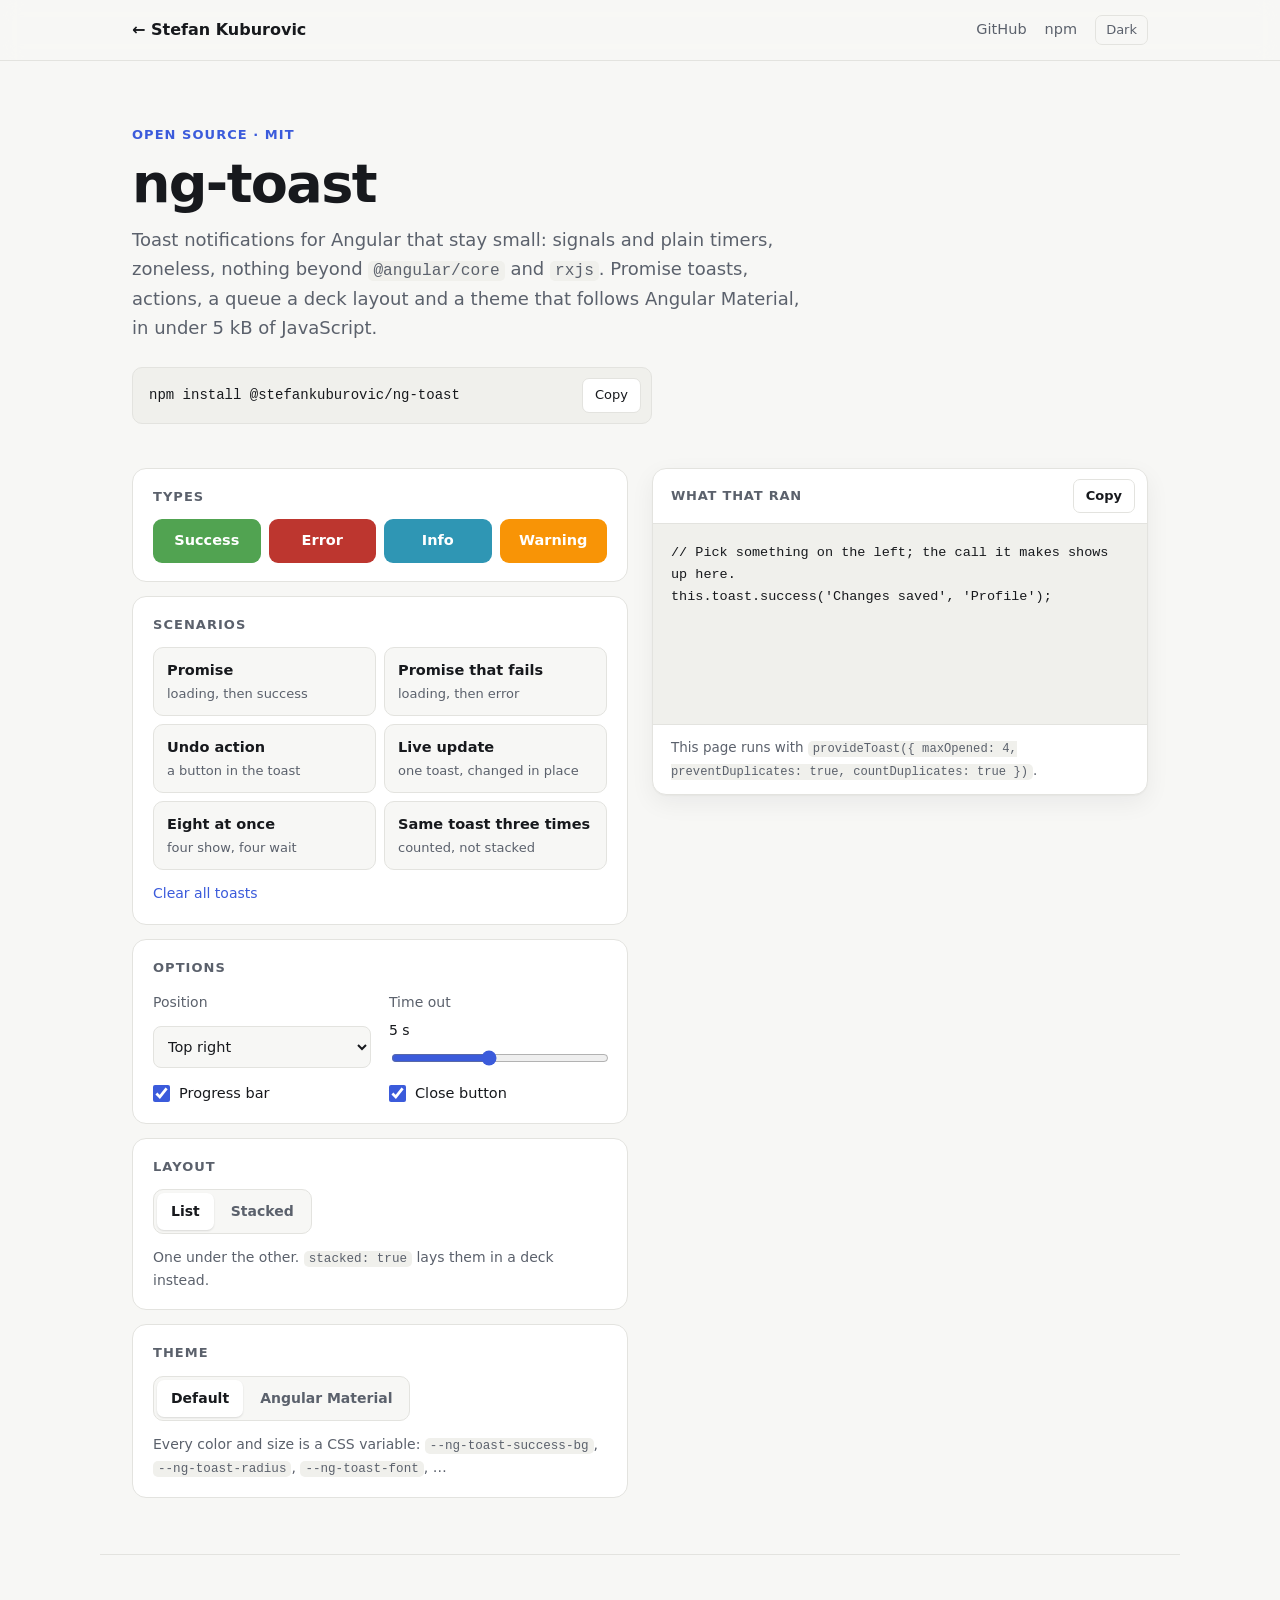
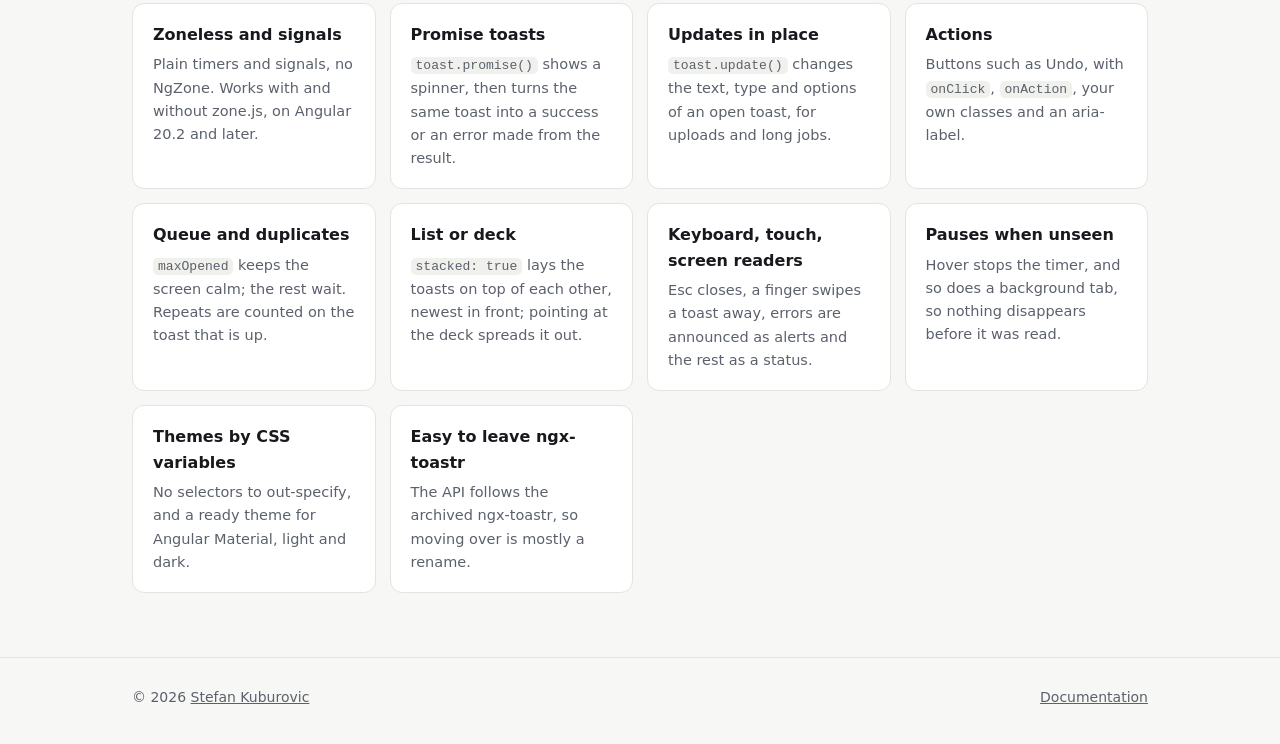
==== commit 0ab128ed: "ng-toast 2.2.0: demo rebuilt, card updated The /ng-toast/ demo rebuilt from ng-toast main (2.2.0: Es" ====
--- a/ng-toast/index.html
+++ b/ng-toast/index.html
@@ -16,8 +16,8 @@
     if (theme === 'light' || theme === 'dark') document.documentElement.setAttribute('data-theme', theme);
   } catch (e) {}
 </script>
-<style>:root{--bg:#f7f7f5;--surface:#ffffff;--text:#17191d;--muted:#5b616c;--border:#e3e3df;--code-bg:#f0f0ec;--accent:#3b5bdb;--accent-strong:#2f4bc0;--accent-soft:#e8edff;--on-accent:#ffffff;--shadow:0 1px 2px rgba(20, 22, 26, .04), 0 8px 24px rgba(20, 22, 26, .06);color-scheme:light}:root{--mat-sys-primary:light-dark(#6750a4, #d0bcff);--mat-sys-inverse-surface:light-dark(#322f35, #e6e0e9);--mat-sys-inverse-on-surface:light-dark(#f5eff7, #322f35);--mat-sys-inverse-primary:light-dark(#d0bcff, #6750a4);--mat-sys-error:light-dark(#b3261e, #f2b8b5);--mat-sys-error-container:light-dark(#f9dedc, #8c1d18);--mat-sys-on-error-container:light-dark(#410e0b, #f9dedc);--mat-sys-corner-extra-small:4px;--mat-sys-body-medium:400 .875rem / 1.25rem Roboto, system-ui, sans-serif;--mat-sys-title-small:500 .875rem / 1.25rem Roboto, system-ui, sans-serif;--mat-sys-label-large:500 .875rem / 1.25rem Roboto, system-ui, sans-serif}*{box-sizing:border-box}body{margin:0;background:var(--bg);color:var(--text);font:16px/1.6 ui-sans-serif,system-ui,-apple-system,Segoe UI,Roboto,Helvetica Neue,Arial,sans-serif;-webkit-font-smoothing:antialiased}</style><link rel="stylesheet" href="styles-VMVSMIKF.css" media="print" data-beasties-media="all"><noscript><link rel="stylesheet" href="styles-VMVSMIKF.css"></noscript></head>
+<style>:root{--bg:#f7f7f5;--surface:#ffffff;--text:#17191d;--muted:#5b616c;--border:#e3e3df;--code-bg:#f0f0ec;--accent:#3b5bdb;--accent-strong:#2f4bc0;--accent-soft:#e8edff;--on-accent:#ffffff;--shadow:0 1px 2px rgba(20, 22, 26, .04), 0 8px 24px rgba(20, 22, 26, .06);color-scheme:light}:root{--mat-sys-primary:light-dark(#6750a4, #d0bcff);--mat-sys-inverse-surface:light-dark(#322f35, #e6e0e9);--mat-sys-inverse-on-surface:light-dark(#f5eff7, #322f35);--mat-sys-inverse-primary:light-dark(#d0bcff, #6750a4);--mat-sys-error:light-dark(#b3261e, #f2b8b5);--mat-sys-error-container:light-dark(#f9dedc, #8c1d18);--mat-sys-on-error-container:light-dark(#410e0b, #f9dedc);--mat-sys-corner-extra-small:4px;--mat-sys-body-medium:400 .875rem / 1.25rem Roboto, system-ui, sans-serif;--mat-sys-title-small:500 .875rem / 1.25rem Roboto, system-ui, sans-serif;--mat-sys-label-large:500 .875rem / 1.25rem Roboto, system-ui, sans-serif}*{box-sizing:border-box}body{margin:0;background:var(--bg);color:var(--text);font:16px/1.6 ui-sans-serif,system-ui,-apple-system,Segoe UI,Roboto,Helvetica Neue,Arial,sans-serif;-webkit-font-smoothing:antialiased}</style><link rel="stylesheet" href="styles-OKRGSFIU.css" media="print" data-beasties-media="all"><noscript><link rel="stylesheet" href="styles-OKRGSFIU.css"></noscript></head>
 <body>
 <demo-root></demo-root>
-<script src="main-PSOVPSUT.js" type="module"></script><script>document.querySelectorAll('link[data-beasties-media]').forEach(function(l){l.media=l.getAttribute('data-beasties-media');l.removeAttribute('data-beasties-media')})</script></body>
+<script src="main-PCYJGTUI.js" type="module"></script><script>document.querySelectorAll('link[data-beasties-media]').forEach(function(l){l.media=l.getAttribute('data-beasties-media');l.removeAttribute('data-beasties-media')})</script></body>
 </html>
--- a/ng-toast/styles-OKRGSFIU.css
+++ b/ng-toast/styles-OKRGSFIU.css
@@ -0,0 +1 @@
+.toast-center-center{top:50%;left:50%;transform:translate(-50%,-50%)}.toast-top-center{top:0;right:0;width:100%}.toast-bottom-center{bottom:0;right:0;width:100%}.toast-top-full-width{top:0;right:0;width:100%}.toast-bottom-full-width{bottom:0;right:0;width:100%}.toast-top-left{top:var(--ng-toast-offset, 12px);left:var(--ng-toast-offset, 12px)}.toast-top-right{top:var(--ng-toast-offset, 12px);right:var(--ng-toast-offset, 12px)}.toast-bottom-right{right:var(--ng-toast-offset, 12px);bottom:var(--ng-toast-offset, 12px)}.toast-bottom-left{bottom:var(--ng-toast-offset, 12px);left:var(--ng-toast-offset, 12px)}.toast-title{font:var(--ng-toast-title-font, inherit);font-weight:var(--ng-toast-title-weight, bold)}.toast-message{word-wrap:break-word}.toast-message a,.toast-message label{color:var(--ng-toast-link-color, #FFFFFF)}.toast-message a:hover{color:var(--ng-toast-link-hover-color, #CCCCCC);text-decoration:none}.toast-close-button{position:relative;right:-.3em;top:-.3em;float:right;font-size:20px;font-weight:700;color:var(--ng-toast-close-color, #FFFFFF);text-shadow:var(--ng-toast-close-shadow, 0 1px 0 #ffffff)}.toast-close-button:hover,.toast-close-button:focus{color:var(--ng-toast-close-hover-color, #000000);text-decoration:none;cursor:pointer;opacity:.4}button.toast-close-button{padding:0;cursor:pointer;background:transparent;border:0}.toast-container{pointer-events:none;position:fixed;z-index:var(--ng-toast-z-index, 999999)}.toast-container *{box-sizing:border-box}.toast-container .ng-toast{position:relative;overflow:hidden;margin:0 0 var(--ng-toast-gap, 6px);padding:var(--ng-toast-padding, 15px 15px 15px 50px);width:var(--ng-toast-width, 300px);border-radius:var(--ng-toast-radius, 3px);box-shadow:var(--ng-toast-shadow, 0 0 12px #999999);font:var(--ng-toast-font, inherit);touch-action:pan-y;transition:translate .2s ease}.toast-container .ng-toast:hover{box-shadow:var(--ng-toast-shadow-hover, 0 0 12px #000000);opacity:1;cursor:pointer}.toast-container .toast-success:before,.toast-container .toast-error:before,.toast-container .toast-info:before,.toast-container .toast-warning:before{content:"";position:absolute;top:50%;left:15px;width:24px;height:24px;margin-top:-12px;background-color:var(--ng-toast-icon-color, currentColor);-webkit-mask:var(--ng-toast-icon) center / contain no-repeat;mask:var(--ng-toast-icon) center / contain no-repeat}.toast-info{--ng-toast-icon: url("data:image/svg+xml,%3Csvg xmlns='http://www.w3.org/2000/svg' viewBox='0 0 512 512' width='512' height='512'%3E%3Cpath fill='rgb(255,255,255)' d='M256 8C119.043 8 8 119.083 8 256c0 136.997 111.043 248 248 248s248-111.003 248-248C504 119.083 392.957 8 256 8zm0 110c23.196 0 42 18.804 42 42s-18.804 42-42 42-42-18.804-42-42 18.804-42 42-42zm56 254c0 6.627-5.373 12-12 12h-88c-6.627 0-12-5.373-12-12v-24c0-6.627 5.373-12 12-12h12v-64h-12c-6.627 0-12-5.373-12-12v-24c0-6.627 5.373-12 12-12h64c6.627 0 12 5.373 12 12v100h12c6.627 0 12 5.373 12 12v24z'/%3E%3C/svg%3E")}.toast-error{--ng-toast-icon: url("data:image/svg+xml,%3Csvg xmlns='http://www.w3.org/2000/svg' viewBox='0 0 512 512' width='512' height='512'%3E%3Cpath fill='rgb(255,255,255)' d='M256 8C119 8 8 119 8 256s111 248 248 248 248-111 248-248S393 8 256 8zm121.6 313.1c4.7 4.7 4.7 12.3 0 17L338 377.6c-4.7 4.7-12.3 4.7-17 0L256 312l-65.1 65.6c-4.7 4.7-12.3 4.7-17 0L134.4 338c-4.7-4.7-4.7-12.3 0-17l65.6-65-65.6-65.1c-4.7-4.7-4.7-12.3 0-17l39.6-39.6c4.7-4.7 12.3-4.7 17 0l65 65.7 65.1-65.6c4.7-4.7 12.3-4.7 17 0l39.6 39.6c4.7 4.7 4.7 12.3 0 17L312 256l65.6 65.1z'/%3E%3C/svg%3E")}.toast-success{--ng-toast-icon: url("data:image/svg+xml,%3Csvg xmlns='http://www.w3.org/2000/svg' viewBox='0 0 512 512' width='512' height='512'%3E%3Cpath fill='rgb(255,255,255)' d='M173.898 439.404l-166.4-166.4c-9.997-9.997-9.997-26.206 0-36.204l36.203-36.204c9.997-9.998 26.207-9.998 36.204 0L192 312.69 432.095 72.596c9.997-9.997 26.207-9.997 36.204 0l36.203 36.204c9.997 9.997 9.997 26.206 0 36.204l-294.4 294.401c-9.998 9.997-26.207 9.997-36.204-.001z'/%3E%3C/svg%3E")}.toast-warning{--ng-toast-icon: url("data:image/svg+xml,%3Csvg xmlns='http://www.w3.org/2000/svg' viewBox='0 0 576 512' width='576' height='512'%3E%3Cpath fill='rgb(255,255,255)' d='M569.517 440.013C587.975 472.007 564.806 512 527.94 512H48.054c-36.937 0-59.999-40.055-41.577-71.987L246.423 23.985c18.467-32.009 64.72-31.951 83.154 0l239.94 416.028zM288 354c-25.405 0-46 20.595-46 46s20.595 46 46 46 46-20.595 46-46-20.595-46-46-46zm-43.673-165.346l7.418 136c.347 6.364 5.609 11.346 11.982 11.346h48.546c6.373 0 11.635-4.982 11.982-11.346l7.418-136c.375-6.874-5.098-12.654-11.982-12.654h-63.383c-6.884 0-12.356 5.78-11.981 12.654z'/%3E%3C/svg%3E")}.toast-container.toast-top-center .ng-toast,.toast-container.toast-bottom-center .ng-toast{width:var(--ng-toast-width, 300px);margin-left:auto;margin-right:auto}.toast-container.toast-top-full-width .ng-toast,.toast-container.toast-bottom-full-width .ng-toast{width:96%;margin-left:auto;margin-right:auto}.ng-toast{background-color:var(--ng-toast-bg, #030303);color:var(--ng-toast-color, #FFFFFF);pointer-events:auto}.toast-success{background-color:var(--ng-toast-success-bg, #51A351);color:var(--ng-toast-success-color, var(--ng-toast-color, #FFFFFF))}.toast-error{background-color:var(--ng-toast-error-bg, #BD362F);color:var(--ng-toast-error-color, var(--ng-toast-color, #FFFFFF))}.toast-info{background-color:var(--ng-toast-info-bg, #2F96B4);color:var(--ng-toast-info-color, var(--ng-toast-color, #FFFFFF))}.toast-warning{background-color:var(--ng-toast-warning-bg, #F89406);color:var(--ng-toast-warning-color, var(--ng-toast-color, #FFFFFF))}.toast-loading{background-color:var(--ng-toast-loading-bg, #2F96B4);color:var(--ng-toast-loading-color, var(--ng-toast-color, #FFFFFF))}.toast-container .toast-loading:before{content:"";position:absolute;top:50%;left:17px;width:20px;height:20px;margin-top:-10px;border:3px solid transparent;border-top-color:var(--ng-toast-icon-color, currentColor);border-radius:50%;animation:ng-toast-spin .8s linear infinite}.toast-container .toast-loading:after{content:"";position:absolute;top:50%;left:17px;width:20px;height:20px;margin-top:-10px;border:3px solid var(--ng-toast-icon-color, currentColor);border-radius:50%;opacity:.35}@keyframes ng-toast-spin{to{transform:rotate(360deg)}}.toast-actions{display:flex;justify-content:flex-end;gap:8px;margin-top:8px}.toast-action{padding:var(--ng-toast-action-padding, 4px 10px);border:var(--ng-toast-action-border, 1px solid rgba(255, 255, 255, .6));border-radius:var(--ng-toast-action-radius, 3px);background:var(--ng-toast-action-bg, transparent);color:var(--ng-toast-action-color, inherit);font:var(--ng-toast-action-font, inherit);font-weight:var(--ng-toast-action-weight, bold);cursor:pointer}.toast-action:hover,.toast-action:focus-visible{background:var(--ng-toast-action-hover-bg, rgba(255, 255, 255, .2))}.toast-action.toast-action-primary{border-color:transparent;background:var(--ng-toast-action-primary-bg, rgba(255, 255, 255, .9));color:var(--ng-toast-action-primary-color, #222222)}.toast-action.toast-action-primary:hover,.toast-action.toast-action-primary:focus-visible{background:var(--ng-toast-action-primary-hover-bg, #FFFFFF)}.toast-progress{position:absolute;left:0;bottom:0;width:100%;height:var(--ng-toast-progress-height, 4px);background-color:var(--ng-toast-progress-color, #000000);opacity:var(--ng-toast-progress-opacity, .4);transform-origin:left;animation:ng-toast-progress linear forwards}.toast-progress-increasing{animation-direction:reverse}.toast-paused .toast-progress{animation-play-state:paused}@keyframes ng-toast-progress{0%{transform:scaleX(1)}to{transform:scaleX(0)}}.toast-container.toast-stacked{display:grid}.toast-container.toast-stacked>.ng-toast{grid-area:1 / 1;align-self:start;margin-top:0;margin-bottom:0;z-index:calc(1000 - var(--toast-index, 0));transform-origin:50% 100%;transform:translateY(calc(var(--toast-offset, 0px) + var(--toast-index, 0) * var(--ng-toast-gap, 6px)));transition:transform var(--ng-toast-stack-time, .3s) ease,opacity var(--ng-toast-stack-time, .3s) ease,translate .2s ease}.toast-container.toast-stacked:not(:hover):not(:focus-within)>.ng-toast{max-height:var(--toast-front-height, none);transform:translateY(calc(var(--toast-front-height, 0px) - min(var(--toast-height, 0px),var(--toast-front-height, 0px)) + var(--toast-index, 0) * var(--ng-toast-stack-offset, 10px))) scale(calc(1 - var(--toast-index, 0) * var(--ng-toast-stack-scale, .05)));opacity:clamp(0,var(--ng-toast-stack-visible, 3) - var(--toast-index, 0),1)}.toast-container.toast-stacked>.ng-toast>*{transition:opacity var(--ng-toast-stack-time, .3s) ease}.toast-container.toast-stacked:not(:hover):not(:focus-within)>.ng-toast>*{opacity:calc(1 - min(var(--toast-index, 0),1))}.toast-container.toast-stacked[class*=toast-bottom]>.ng-toast{align-self:end;transform-origin:50% 0;transform:translateY(calc(-1 * (var(--toast-offset, 0px) + var(--toast-index, 0) * var(--ng-toast-gap, 6px))))}.toast-container.toast-stacked[class*=toast-bottom]:not(:hover):not(:focus-within)>.ng-toast{transform:translateY(calc(min(var(--toast-height, 0px),var(--toast-front-height, 0px)) - var(--toast-front-height, 0px) - var(--toast-index, 0) * var(--ng-toast-stack-offset, 10px))) scale(calc(1 - var(--toast-index, 0) * var(--ng-toast-stack-scale, .05)))}.toast-container.toast-stacked:after{content:"";position:absolute;left:0;right:0;top:0;height:calc(var(--toast-stack-height, 0px) + (var(--toast-count, 1) - 1) * var(--ng-toast-gap, 6px));pointer-events:none}.toast-container.toast-stacked[class*=toast-bottom]:after{top:auto;bottom:0}.toast-container.toast-stacked:hover:after{pointer-events:auto}@media(prefers-reduced-motion:reduce){.toast-container.toast-stacked>.ng-toast{transition:none}}.toast-container .ng-toast.toast-swiping{transition:none;cursor:grabbing}@media(prefers-reduced-motion:reduce){.toast-container .ng-toast{transition:none}.toast-container .toast-loading:before{animation-duration:2.4s}}.toast-container .toast-in{animation:ng-toast-fade var(--toast-ease-time, .3s) ease-in}.toast-container .toast-out{animation:ng-toast-fade var(--toast-ease-time, .3s) ease-in reverse forwards}@keyframes ng-toast-fade{0%{opacity:0}to{opacity:1}}:root{--bg: #f7f7f5;--surface: #ffffff;--text: #17191d;--muted: #5b616c;--border: #e3e3df;--code-bg: #f0f0ec;--accent: #3b5bdb;--accent-strong: #2f4bc0;--accent-soft: #e8edff;--on-accent: #ffffff;--shadow: 0 1px 2px rgba(20, 22, 26, .04), 0 8px 24px rgba(20, 22, 26, .06);color-scheme:light}:root[data-theme=dark]{--bg: #111215;--surface: #1a1c20;--text: #ececec;--muted: #9aa0aa;--border: #2b2e34;--code-bg: #23262c;--accent: #8ea6ff;--accent-strong: #a9bbff;--accent-soft: #1e2540;--on-accent: #0f1430;--shadow: none;color-scheme:dark}:root{--mat-sys-primary: light-dark(#6750a4, #d0bcff);--mat-sys-inverse-surface: light-dark(#322f35, #e6e0e9);--mat-sys-inverse-on-surface: light-dark(#f5eff7, #322f35);--mat-sys-inverse-primary: light-dark(#d0bcff, #6750a4);--mat-sys-error: light-dark(#b3261e, #f2b8b5);--mat-sys-error-container: light-dark(#f9dedc, #8c1d18);--mat-sys-on-error-container: light-dark(#410e0b, #f9dedc);--mat-sys-corner-extra-small: 4px;--mat-sys-body-medium: 400 .875rem / 1.25rem Roboto, system-ui, sans-serif;--mat-sys-title-small: 500 .875rem / 1.25rem Roboto, system-ui, sans-serif;--mat-sys-label-large: 500 .875rem / 1.25rem Roboto, system-ui, sans-serif}*{box-sizing:border-box}body{margin:0;background:var(--bg);color:var(--text);font:16px/1.6 ui-sans-serif,system-ui,-apple-system,Segoe UI,Roboto,Helvetica Neue,Arial,sans-serif;-webkit-font-smoothing:antialiased}a{color:inherit}code,pre{font-family:ui-monospace,SFMono-Regular,Menlo,Consolas,monospace}p code,li code{font-size:.9em;padding:1px 5px;border-radius:5px;background:var(--code-bg)}.wrap{max-width:1080px;margin:0 auto;padding:0 16px}@media(min-width:720px){.wrap{padding:0 32px}}.nav{position:sticky;top:0;z-index:10;background:color-mix(in srgb,var(--bg) 88%,transparent);backdrop-filter:blur(10px);-webkit-backdrop-filter:blur(10px);border-bottom:1px solid var(--border)}.nav .wrap{display:flex;align-items:center;justify-content:space-between;height:60px;gap:16px}.back{font-weight:700;text-decoration:none;white-space:nowrap}.nav-links{display:flex;align-items:center;gap:18px;font-size:14.5px}.nav-links a{text-decoration:none;color:var(--muted)}.nav-links a:hover{color:var(--text)}.theme-toggle{border:1px solid var(--border);background:transparent;color:var(--muted);border-radius:7px;padding:4px 10px;font:inherit;font-size:13px;cursor:pointer}.hero{padding:56px 16px 40px}@media(min-width:720px){.hero{padding:64px 32px 44px}}.eyebrow{margin:0 0 10px;color:var(--accent);font-size:13px;font-weight:650;letter-spacing:.08em;text-transform:uppercase}h1{margin:0 0 14px;font-size:clamp(36px,6vw,54px);line-height:1.05;letter-spacing:-.03em}.lead{margin:0 0 24px;font-size:18px;color:var(--muted);max-width:38em}.command{display:flex;align-items:center;gap:10px;max-width:520px;background:var(--code-bg);border:1px solid var(--border);border-radius:10px;padding:10px 10px 10px 16px}.command pre{margin:0;overflow-x:auto;flex:1;font-size:14px}.copy{flex:none;border:1px solid var(--border);background:var(--surface);color:var(--text);border-radius:7px;padding:6px 12px;font:inherit;font-size:13px;cursor:pointer}.copy:hover{border-color:var(--accent)}.playground{display:grid;grid-template-columns:minmax(0,1fr) minmax(0,1fr);gap:24px;align-items:start;padding-bottom:56px}@media(max-width:900px){.playground{grid-template-columns:minmax(0,1fr)}}.controls{display:grid;gap:14px}.group{background:var(--surface);border:1px solid var(--border);border-radius:14px;padding:18px 20px}.group h2{margin:0 0 12px;font-size:13px;font-weight:650;letter-spacing:.08em;text-transform:uppercase;color:var(--muted)}.buttons{display:grid;grid-template-columns:repeat(4,1fr);gap:8px}@media(max-width:480px){.buttons{grid-template-columns:repeat(2,1fr)}}.fire{border:0;border-radius:9px;padding:10px 8px;color:#fff;font:inherit;font-weight:600;font-size:14.5px;text-transform:capitalize;cursor:pointer;transition:filter .15s}.fire:hover{filter:brightness(1.08)}.fire[data-kind=success]{background:#51a351}.fire[data-kind=error]{background:#bd362f}.fire[data-kind=info]{background:#2f96b4}.fire[data-kind=warning]{background:#f89406}.scenarios{display:grid;grid-template-columns:repeat(2,minmax(0,1fr));gap:8px}@media(max-width:480px){.scenarios{grid-template-columns:minmax(0,1fr)}}.scenarios button{display:flex;flex-direction:column;align-items:flex-start;gap:1px;text-align:left;padding:11px 13px;border:1px solid var(--border);border-radius:10px;background:var(--bg);color:var(--text);font:inherit;cursor:pointer;transition:border-color .15s}.scenarios button:hover{border-color:var(--accent)}.scenarios strong{font-size:14.5px}.scenarios span{font-size:13px;color:var(--muted)}.link{margin-top:12px;padding:0;border:0;background:none;color:var(--accent);font:inherit;font-size:14px;cursor:pointer}.link:hover{text-decoration:underline}.options{display:grid;grid-template-columns:repeat(2,minmax(0,1fr));gap:14px 18px}@media(max-width:480px){.options{grid-template-columns:minmax(0,1fr)}}.options label{display:grid;gap:6px;font-size:14px;color:var(--muted)}.options output{float:right;color:var(--text);font-variant-numeric:tabular-nums}.options select{width:100%;padding:7px 10px;border:1px solid var(--border);border-radius:8px;background:var(--bg);color:var(--text);font:inherit;font-size:14.5px}.options input[type=range]{width:100%;accent-color:var(--accent)}.options .check{display:flex;align-items:center;gap:9px;color:var(--text);font-size:14.5px;cursor:pointer}.options .check input{width:17px;height:17px;margin:0;accent-color:var(--accent)}.segmented{display:inline-flex;padding:3px;gap:3px;border:1px solid var(--border);border-radius:10px;background:var(--bg)}.segmented button{padding:7px 14px;border:0;border-radius:7px;background:transparent;color:var(--muted);font:inherit;font-size:14px;font-weight:600;cursor:pointer}.segmented button[aria-checked=true]{background:var(--surface);color:var(--text);box-shadow:0 1px 2px #0000001f}.hint{margin:12px 0 0;font-size:14px;color:var(--muted)}.code-panel{position:sticky;top:84px;background:var(--surface);border:1px solid var(--border);border-radius:14px;overflow:hidden;box-shadow:var(--shadow)}@media(max-width:900px){.code-panel{position:static}}.code-head{display:flex;justify-content:space-between;align-items:center;padding:10px 12px 10px 18px;border-bottom:1px solid var(--border);font-size:13px;font-weight:650;letter-spacing:.06em;text-transform:uppercase;color:var(--muted)}.code-panel pre{margin:0;padding:18px;min-height:200px;white-space:pre-wrap;overflow-wrap:anywhere;font-size:13.5px;line-height:1.6;background:var(--code-bg)}.config{margin:0;padding:12px 18px;border-top:1px solid var(--border);font-size:13.5px;color:var(--muted)}.config code{overflow-wrap:anywhere}.features{display:grid;grid-template-columns:repeat(auto-fill,minmax(230px,1fr));gap:14px;padding-top:48px;padding-bottom:64px;border-top:1px solid var(--border)}.features article{padding:18px 20px;background:var(--surface);border:1px solid var(--border);border-radius:12px}.features h3{margin:0 0 6px;font-size:16px}.features p{margin:0;color:var(--muted);font-size:14.5px}footer{padding:28px 0 40px;border-top:1px solid var(--border);color:var(--muted);font-size:14px}footer .wrap{display:flex;justify-content:space-between;flex-wrap:wrap;gap:12px}
--- a/ng-toast/styles-OKRGSFIU.css
+++ b/ng-toast/styles-OKRGSFIU.css
@@ -0,0 +1 @@
+.toast-center-center{top:50%;left:50%;transform:translate(-50%,-50%)}.toast-top-center{top:0;right:0;width:100%}.toast-bottom-center{bottom:0;right:0;width:100%}.toast-top-full-width{top:0;right:0;width:100%}.toast-bottom-full-width{bottom:0;right:0;width:100%}.toast-top-left{top:var(--ng-toast-offset, 12px);left:var(--ng-toast-offset, 12px)}.toast-top-right{top:var(--ng-toast-offset, 12px);right:var(--ng-toast-offset, 12px)}.toast-bottom-right{right:var(--ng-toast-offset, 12px);bottom:var(--ng-toast-offset, 12px)}.toast-bottom-left{bottom:var(--ng-toast-offset, 12px);left:var(--ng-toast-offset, 12px)}.toast-title{font:var(--ng-toast-title-font, inherit);font-weight:var(--ng-toast-title-weight, bold)}.toast-message{word-wrap:break-word}.toast-message a,.toast-message label{color:var(--ng-toast-link-color, #FFFFFF)}.toast-message a:hover{color:var(--ng-toast-link-hover-color, #CCCCCC);text-decoration:none}.toast-close-button{position:relative;right:-.3em;top:-.3em;float:right;font-size:20px;font-weight:700;color:var(--ng-toast-close-color, #FFFFFF);text-shadow:var(--ng-toast-close-shadow, 0 1px 0 #ffffff)}.toast-close-button:hover,.toast-close-button:focus{color:var(--ng-toast-close-hover-color, #000000);text-decoration:none;cursor:pointer;opacity:.4}button.toast-close-button{padding:0;cursor:pointer;background:transparent;border:0}.toast-container{pointer-events:none;position:fixed;z-index:var(--ng-toast-z-index, 999999)}.toast-container *{box-sizing:border-box}.toast-container .ng-toast{position:relative;overflow:hidden;margin:0 0 var(--ng-toast-gap, 6px);padding:var(--ng-toast-padding, 15px 15px 15px 50px);width:var(--ng-toast-width, 300px);border-radius:var(--ng-toast-radius, 3px);box-shadow:var(--ng-toast-shadow, 0 0 12px #999999);font:var(--ng-toast-font, inherit);touch-action:pan-y;transition:translate .2s ease}.toast-container .ng-toast:hover{box-shadow:var(--ng-toast-shadow-hover, 0 0 12px #000000);opacity:1;cursor:pointer}.toast-container .toast-success:before,.toast-container .toast-error:before,.toast-container .toast-info:before,.toast-container .toast-warning:before{content:"";position:absolute;top:50%;left:15px;width:24px;height:24px;margin-top:-12px;background-color:var(--ng-toast-icon-color, currentColor);-webkit-mask:var(--ng-toast-icon) center / contain no-repeat;mask:var(--ng-toast-icon) center / contain no-repeat}.toast-info{--ng-toast-icon: url("data:image/svg+xml,%3Csvg xmlns='http://www.w3.org/2000/svg' viewBox='0 0 512 512' width='512' height='512'%3E%3Cpath fill='rgb(255,255,255)' d='M256 8C119.043 8 8 119.083 8 256c0 136.997 111.043 248 248 248s248-111.003 248-248C504 119.083 392.957 8 256 8zm0 110c23.196 0 42 18.804 42 42s-18.804 42-42 42-42-18.804-42-42 18.804-42 42-42zm56 254c0 6.627-5.373 12-12 12h-88c-6.627 0-12-5.373-12-12v-24c0-6.627 5.373-12 12-12h12v-64h-12c-6.627 0-12-5.373-12-12v-24c0-6.627 5.373-12 12-12h64c6.627 0 12 5.373 12 12v100h12c6.627 0 12 5.373 12 12v24z'/%3E%3C/svg%3E")}.toast-error{--ng-toast-icon: url("data:image/svg+xml,%3Csvg xmlns='http://www.w3.org/2000/svg' viewBox='0 0 512 512' width='512' height='512'%3E%3Cpath fill='rgb(255,255,255)' d='M256 8C119 8 8 119 8 256s111 248 248 248 248-111 248-248S393 8 256 8zm121.6 313.1c4.7 4.7 4.7 12.3 0 17L338 377.6c-4.7 4.7-12.3 4.7-17 0L256 312l-65.1 65.6c-4.7 4.7-12.3 4.7-17 0L134.4 338c-4.7-4.7-4.7-12.3 0-17l65.6-65-65.6-65.1c-4.7-4.7-4.7-12.3 0-17l39.6-39.6c4.7-4.7 12.3-4.7 17 0l65 65.7 65.1-65.6c4.7-4.7 12.3-4.7 17 0l39.6 39.6c4.7 4.7 4.7 12.3 0 17L312 256l65.6 65.1z'/%3E%3C/svg%3E")}.toast-success{--ng-toast-icon: url("data:image/svg+xml,%3Csvg xmlns='http://www.w3.org/2000/svg' viewBox='0 0 512 512' width='512' height='512'%3E%3Cpath fill='rgb(255,255,255)' d='M173.898 439.404l-166.4-166.4c-9.997-9.997-9.997-26.206 0-36.204l36.203-36.204c9.997-9.998 26.207-9.998 36.204 0L192 312.69 432.095 72.596c9.997-9.997 26.207-9.997 36.204 0l36.203 36.204c9.997 9.997 9.997 26.206 0 36.204l-294.4 294.401c-9.998 9.997-26.207 9.997-36.204-.001z'/%3E%3C/svg%3E")}.toast-warning{--ng-toast-icon: url("data:image/svg+xml,%3Csvg xmlns='http://www.w3.org/2000/svg' viewBox='0 0 576 512' width='576' height='512'%3E%3Cpath fill='rgb(255,255,255)' d='M569.517 440.013C587.975 472.007 564.806 512 527.94 512H48.054c-36.937 0-59.999-40.055-41.577-71.987L246.423 23.985c18.467-32.009 64.72-31.951 83.154 0l239.94 416.028zM288 354c-25.405 0-46 20.595-46 46s20.595 46 46 46 46-20.595 46-46-20.595-46-46-46zm-43.673-165.346l7.418 136c.347 6.364 5.609 11.346 11.982 11.346h48.546c6.373 0 11.635-4.982 11.982-11.346l7.418-136c.375-6.874-5.098-12.654-11.982-12.654h-63.383c-6.884 0-12.356 5.78-11.981 12.654z'/%3E%3C/svg%3E")}.toast-container.toast-top-center .ng-toast,.toast-container.toast-bottom-center .ng-toast{width:var(--ng-toast-width, 300px);margin-left:auto;margin-right:auto}.toast-container.toast-top-full-width .ng-toast,.toast-container.toast-bottom-full-width .ng-toast{width:96%;margin-left:auto;margin-right:auto}.ng-toast{background-color:var(--ng-toast-bg, #030303);color:var(--ng-toast-color, #FFFFFF);pointer-events:auto}.toast-success{background-color:var(--ng-toast-success-bg, #51A351);color:var(--ng-toast-success-color, var(--ng-toast-color, #FFFFFF))}.toast-error{background-color:var(--ng-toast-error-bg, #BD362F);color:var(--ng-toast-error-color, var(--ng-toast-color, #FFFFFF))}.toast-info{background-color:var(--ng-toast-info-bg, #2F96B4);color:var(--ng-toast-info-color, var(--ng-toast-color, #FFFFFF))}.toast-warning{background-color:var(--ng-toast-warning-bg, #F89406);color:var(--ng-toast-warning-color, var(--ng-toast-color, #FFFFFF))}.toast-loading{background-color:var(--ng-toast-loading-bg, #2F96B4);color:var(--ng-toast-loading-color, var(--ng-toast-color, #FFFFFF))}.toast-container .toast-loading:before{content:"";position:absolute;top:50%;left:17px;width:20px;height:20px;margin-top:-10px;border:3px solid transparent;border-top-color:var(--ng-toast-icon-color, currentColor);border-radius:50%;animation:ng-toast-spin .8s linear infinite}.toast-container .toast-loading:after{content:"";position:absolute;top:50%;left:17px;width:20px;height:20px;margin-top:-10px;border:3px solid var(--ng-toast-icon-color, currentColor);border-radius:50%;opacity:.35}@keyframes ng-toast-spin{to{transform:rotate(360deg)}}.toast-actions{display:flex;justify-content:flex-end;gap:8px;margin-top:8px}.toast-action{padding:var(--ng-toast-action-padding, 4px 10px);border:var(--ng-toast-action-border, 1px solid rgba(255, 255, 255, .6));border-radius:var(--ng-toast-action-radius, 3px);background:var(--ng-toast-action-bg, transparent);color:var(--ng-toast-action-color, inherit);font:var(--ng-toast-action-font, inherit);font-weight:var(--ng-toast-action-weight, bold);cursor:pointer}.toast-action:hover,.toast-action:focus-visible{background:var(--ng-toast-action-hover-bg, rgba(255, 255, 255, .2))}.toast-action.toast-action-primary{border-color:transparent;background:var(--ng-toast-action-primary-bg, rgba(255, 255, 255, .9));color:var(--ng-toast-action-primary-color, #222222)}.toast-action.toast-action-primary:hover,.toast-action.toast-action-primary:focus-visible{background:var(--ng-toast-action-primary-hover-bg, #FFFFFF)}.toast-progress{position:absolute;left:0;bottom:0;width:100%;height:var(--ng-toast-progress-height, 4px);background-color:var(--ng-toast-progress-color, #000000);opacity:var(--ng-toast-progress-opacity, .4);transform-origin:left;animation:ng-toast-progress linear forwards}.toast-progress-increasing{animation-direction:reverse}.toast-paused .toast-progress{animation-play-state:paused}@keyframes ng-toast-progress{0%{transform:scaleX(1)}to{transform:scaleX(0)}}.toast-container.toast-stacked{display:grid}.toast-container.toast-stacked>.ng-toast{grid-area:1 / 1;align-self:start;margin-top:0;margin-bottom:0;z-index:calc(1000 - var(--toast-index, 0));transform-origin:50% 100%;transform:translateY(calc(var(--toast-offset, 0px) + var(--toast-index, 0) * var(--ng-toast-gap, 6px)));transition:transform var(--ng-toast-stack-time, .3s) ease,opacity var(--ng-toast-stack-time, .3s) ease,translate .2s ease}.toast-container.toast-stacked:not(:hover):not(:focus-within)>.ng-toast{max-height:var(--toast-front-height, none);transform:translateY(calc(var(--toast-front-height, 0px) - min(var(--toast-height, 0px),var(--toast-front-height, 0px)) + var(--toast-index, 0) * var(--ng-toast-stack-offset, 10px))) scale(calc(1 - var(--toast-index, 0) * var(--ng-toast-stack-scale, .05)));opacity:clamp(0,var(--ng-toast-stack-visible, 3) - var(--toast-index, 0),1)}.toast-container.toast-stacked>.ng-toast>*{transition:opacity var(--ng-toast-stack-time, .3s) ease}.toast-container.toast-stacked:not(:hover):not(:focus-within)>.ng-toast>*{opacity:calc(1 - min(var(--toast-index, 0),1))}.toast-container.toast-stacked[class*=toast-bottom]>.ng-toast{align-self:end;transform-origin:50% 0;transform:translateY(calc(-1 * (var(--toast-offset, 0px) + var(--toast-index, 0) * var(--ng-toast-gap, 6px))))}.toast-container.toast-stacked[class*=toast-bottom]:not(:hover):not(:focus-within)>.ng-toast{transform:translateY(calc(min(var(--toast-height, 0px),var(--toast-front-height, 0px)) - var(--toast-front-height, 0px) - var(--toast-index, 0) * var(--ng-toast-stack-offset, 10px))) scale(calc(1 - var(--toast-index, 0) * var(--ng-toast-stack-scale, .05)))}.toast-container.toast-stacked:after{content:"";position:absolute;left:0;right:0;top:0;height:calc(var(--toast-stack-height, 0px) + (var(--toast-count, 1) - 1) * var(--ng-toast-gap, 6px));pointer-events:none}.toast-container.toast-stacked[class*=toast-bottom]:after{top:auto;bottom:0}.toast-container.toast-stacked:hover:after{pointer-events:auto}@media(prefers-reduced-motion:reduce){.toast-container.toast-stacked>.ng-toast{transition:none}}.toast-container .ng-toast.toast-swiping{transition:none;cursor:grabbing}@media(prefers-reduced-motion:reduce){.toast-container .ng-toast{transition:none}.toast-container .toast-loading:before{animation-duration:2.4s}}.toast-container .toast-in{animation:ng-toast-fade var(--toast-ease-time, .3s) ease-in}.toast-container .toast-out{animation:ng-toast-fade var(--toast-ease-time, .3s) ease-in reverse forwards}@keyframes ng-toast-fade{0%{opacity:0}to{opacity:1}}:root{--bg: #f7f7f5;--surface: #ffffff;--text: #17191d;--muted: #5b616c;--border: #e3e3df;--code-bg: #f0f0ec;--accent: #3b5bdb;--accent-strong: #2f4bc0;--accent-soft: #e8edff;--on-accent: #ffffff;--shadow: 0 1px 2px rgba(20, 22, 26, .04), 0 8px 24px rgba(20, 22, 26, .06);color-scheme:light}:root[data-theme=dark]{--bg: #111215;--surface: #1a1c20;--text: #ececec;--muted: #9aa0aa;--border: #2b2e34;--code-bg: #23262c;--accent: #8ea6ff;--accent-strong: #a9bbff;--accent-soft: #1e2540;--on-accent: #0f1430;--shadow: none;color-scheme:dark}:root{--mat-sys-primary: light-dark(#6750a4, #d0bcff);--mat-sys-inverse-surface: light-dark(#322f35, #e6e0e9);--mat-sys-inverse-on-surface: light-dark(#f5eff7, #322f35);--mat-sys-inverse-primary: light-dark(#d0bcff, #6750a4);--mat-sys-error: light-dark(#b3261e, #f2b8b5);--mat-sys-error-container: light-dark(#f9dedc, #8c1d18);--mat-sys-on-error-container: light-dark(#410e0b, #f9dedc);--mat-sys-corner-extra-small: 4px;--mat-sys-body-medium: 400 .875rem / 1.25rem Roboto, system-ui, sans-serif;--mat-sys-title-small: 500 .875rem / 1.25rem Roboto, system-ui, sans-serif;--mat-sys-label-large: 500 .875rem / 1.25rem Roboto, system-ui, sans-serif}*{box-sizing:border-box}body{margin:0;background:var(--bg);color:var(--text);font:16px/1.6 ui-sans-serif,system-ui,-apple-system,Segoe UI,Roboto,Helvetica Neue,Arial,sans-serif;-webkit-font-smoothing:antialiased}a{color:inherit}code,pre{font-family:ui-monospace,SFMono-Regular,Menlo,Consolas,monospace}p code,li code{font-size:.9em;padding:1px 5px;border-radius:5px;background:var(--code-bg)}.wrap{max-width:1080px;margin:0 auto;padding:0 16px}@media(min-width:720px){.wrap{padding:0 32px}}.nav{position:sticky;top:0;z-index:10;background:color-mix(in srgb,var(--bg) 88%,transparent);backdrop-filter:blur(10px);-webkit-backdrop-filter:blur(10px);border-bottom:1px solid var(--border)}.nav .wrap{display:flex;align-items:center;justify-content:space-between;height:60px;gap:16px}.back{font-weight:700;text-decoration:none;white-space:nowrap}.nav-links{display:flex;align-items:center;gap:18px;font-size:14.5px}.nav-links a{text-decoration:none;color:var(--muted)}.nav-links a:hover{color:var(--text)}.theme-toggle{border:1px solid var(--border);background:transparent;color:var(--muted);border-radius:7px;padding:4px 10px;font:inherit;font-size:13px;cursor:pointer}.hero{padding:56px 16px 40px}@media(min-width:720px){.hero{padding:64px 32px 44px}}.eyebrow{margin:0 0 10px;color:var(--accent);font-size:13px;font-weight:650;letter-spacing:.08em;text-transform:uppercase}h1{margin:0 0 14px;font-size:clamp(36px,6vw,54px);line-height:1.05;letter-spacing:-.03em}.lead{margin:0 0 24px;font-size:18px;color:var(--muted);max-width:38em}.command{display:flex;align-items:center;gap:10px;max-width:520px;background:var(--code-bg);border:1px solid var(--border);border-radius:10px;padding:10px 10px 10px 16px}.command pre{margin:0;overflow-x:auto;flex:1;font-size:14px}.copy{flex:none;border:1px solid var(--border);background:var(--surface);color:var(--text);border-radius:7px;padding:6px 12px;font:inherit;font-size:13px;cursor:pointer}.copy:hover{border-color:var(--accent)}.playground{display:grid;grid-template-columns:minmax(0,1fr) minmax(0,1fr);gap:24px;align-items:start;padding-bottom:56px}@media(max-width:900px){.playground{grid-template-columns:minmax(0,1fr)}}.controls{display:grid;gap:14px}.group{background:var(--surface);border:1px solid var(--border);border-radius:14px;padding:18px 20px}.group h2{margin:0 0 12px;font-size:13px;font-weight:650;letter-spacing:.08em;text-transform:uppercase;color:var(--muted)}.buttons{display:grid;grid-template-columns:repeat(4,1fr);gap:8px}@media(max-width:480px){.buttons{grid-template-columns:repeat(2,1fr)}}.fire{border:0;border-radius:9px;padding:10px 8px;color:#fff;font:inherit;font-weight:600;font-size:14.5px;text-transform:capitalize;cursor:pointer;transition:filter .15s}.fire:hover{filter:brightness(1.08)}.fire[data-kind=success]{background:#51a351}.fire[data-kind=error]{background:#bd362f}.fire[data-kind=info]{background:#2f96b4}.fire[data-kind=warning]{background:#f89406}.scenarios{display:grid;grid-template-columns:repeat(2,minmax(0,1fr));gap:8px}@media(max-width:480px){.scenarios{grid-template-columns:minmax(0,1fr)}}.scenarios button{display:flex;flex-direction:column;align-items:flex-start;gap:1px;text-align:left;padding:11px 13px;border:1px solid var(--border);border-radius:10px;background:var(--bg);color:var(--text);font:inherit;cursor:pointer;transition:border-color .15s}.scenarios button:hover{border-color:var(--accent)}.scenarios strong{font-size:14.5px}.scenarios span{font-size:13px;color:var(--muted)}.link{margin-top:12px;padding:0;border:0;background:none;color:var(--accent);font:inherit;font-size:14px;cursor:pointer}.link:hover{text-decoration:underline}.options{display:grid;grid-template-columns:repeat(2,minmax(0,1fr));gap:14px 18px}@media(max-width:480px){.options{grid-template-columns:minmax(0,1fr)}}.options label{display:grid;gap:6px;font-size:14px;color:var(--muted)}.options output{float:right;color:var(--text);font-variant-numeric:tabular-nums}.options select{width:100%;padding:7px 10px;border:1px solid var(--border);border-radius:8px;background:var(--bg);color:var(--text);font:inherit;font-size:14.5px}.options input[type=range]{width:100%;accent-color:var(--accent)}.options .check{display:flex;align-items:center;gap:9px;color:var(--text);font-size:14.5px;cursor:pointer}.options .check input{width:17px;height:17px;margin:0;accent-color:var(--accent)}.segmented{display:inline-flex;padding:3px;gap:3px;border:1px solid var(--border);border-radius:10px;background:var(--bg)}.segmented button{padding:7px 14px;border:0;border-radius:7px;background:transparent;color:var(--muted);font:inherit;font-size:14px;font-weight:600;cursor:pointer}.segmented button[aria-checked=true]{background:var(--surface);color:var(--text);box-shadow:0 1px 2px #0000001f}.hint{margin:12px 0 0;font-size:14px;color:var(--muted)}.code-panel{position:sticky;top:84px;background:var(--surface);border:1px solid var(--border);border-radius:14px;overflow:hidden;box-shadow:var(--shadow)}@media(max-width:900px){.code-panel{position:static}}.code-head{display:flex;justify-content:space-between;align-items:center;padding:10px 12px 10px 18px;border-bottom:1px solid var(--border);font-size:13px;font-weight:650;letter-spacing:.06em;text-transform:uppercase;color:var(--muted)}.code-panel pre{margin:0;padding:18px;min-height:200px;white-space:pre-wrap;overflow-wrap:anywhere;font-size:13.5px;line-height:1.6;background:var(--code-bg)}.config{margin:0;padding:12px 18px;border-top:1px solid var(--border);font-size:13.5px;color:var(--muted)}.config code{overflow-wrap:anywhere}.features{display:grid;grid-template-columns:repeat(auto-fill,minmax(230px,1fr));gap:14px;padding-top:48px;padding-bottom:64px;border-top:1px solid var(--border)}.features article{padding:18px 20px;background:var(--surface);border:1px solid var(--border);border-radius:12px}.features h3{margin:0 0 6px;font-size:16px}.features p{margin:0;color:var(--muted);font-size:14.5px}footer{padding:28px 0 40px;border-top:1px solid var(--border);color:var(--muted);font-size:14px}footer .wrap{display:flex;justify-content:space-between;flex-wrap:wrap;gap:12px}
